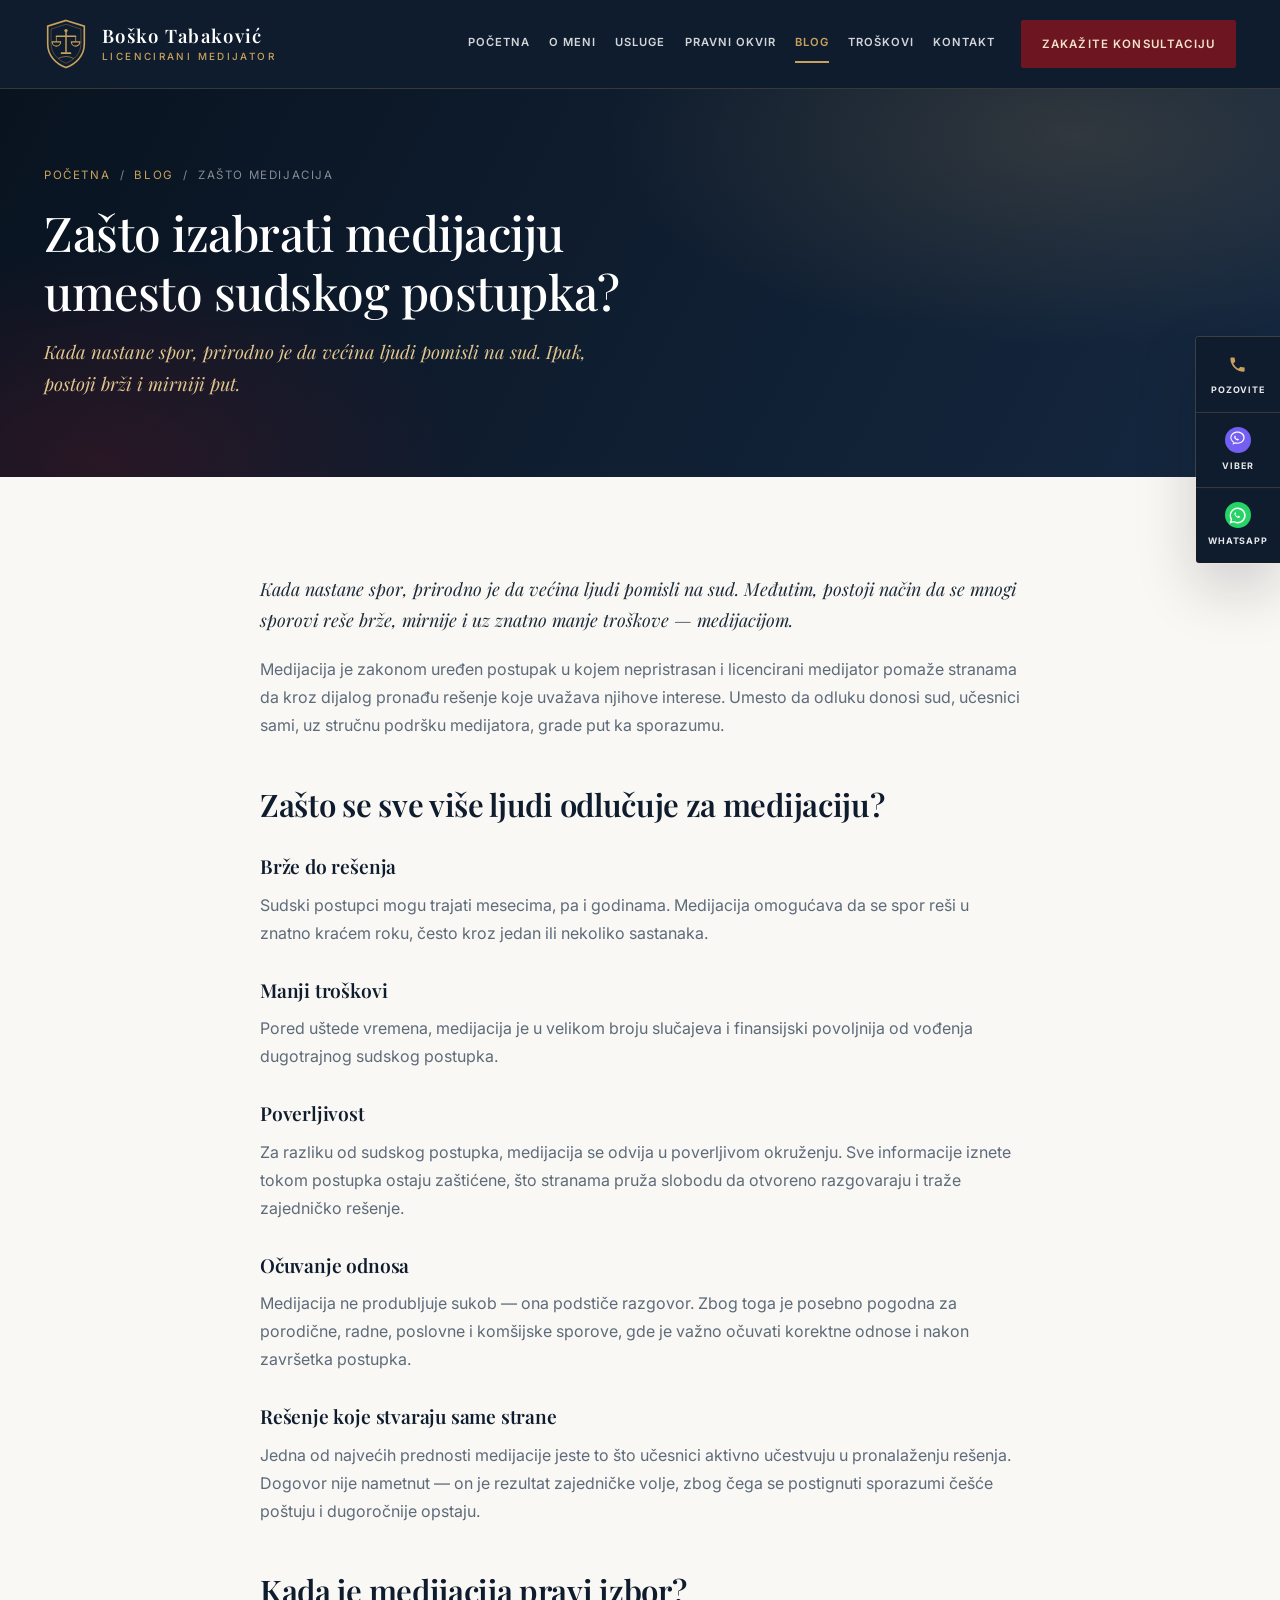
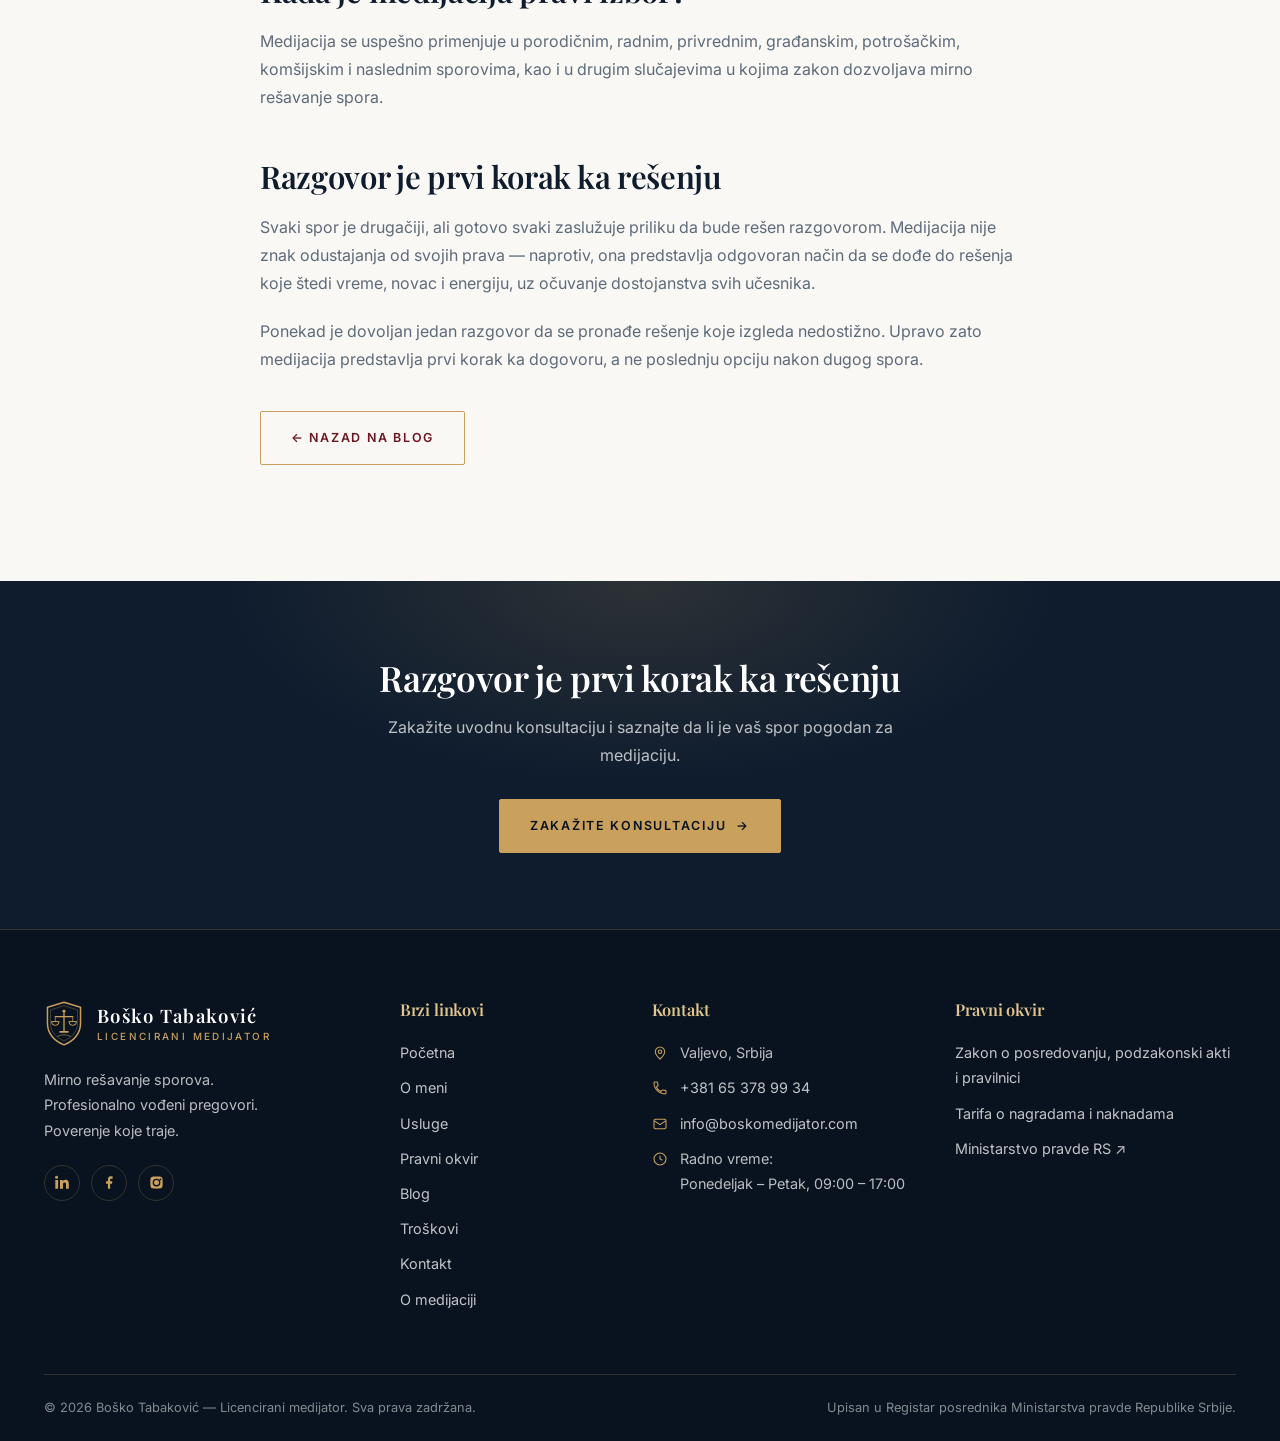
==== blog-zasto-medijacija.html @ 7b0c90b0 "fix phone number" ====
<!doctype html>
<html lang="sr">
  <head>
    <meta charset="UTF-8" />
    <meta name="viewport" content="width=device-width,initial-scale=1" />
    <title>Zašto izabrati medijaciju umesto sudskog postupka?</title>
    <meta
      name="description"
      content="Brže, jeftinije i poverljivije od suda: pet razloga zbog kojih se sve više ljudi odlučuje za medijaciju."
    />
    <meta
      property="og:title"
      content="Zašto izabrati medijaciju umesto sudskog postupka?"
    />
    <meta
      property="og:description"
      content="Brže, jeftinije i poverljivije od suda: pet razloga zbog kojih se sve više ljudi odlučuje za medijaciju."
    />
    <meta property="og:type" content="website" />
    <link rel="preconnect" href="https://fonts.googleapis.com" />
    <link rel="preconnect" href="https://fonts.gstatic.com" crossorigin />
    <link
      href="https://fonts.googleapis.com/css2?family=Playfair+Display:ital,wght@0,500;0,600;0,700;1,500;1,600&family=Inter:wght@400;500;600;700&display=swap"
      rel="stylesheet"
    />
    <link rel="stylesheet" href="style.css?v=4" />
  </head>
  <body>
    <a class="skip" href="#main">Preskoči na sadržaj</a>
    <header class="site-header">
      <div class="wrap">
        <a class="brand" href="index.html">
          <svg viewBox="0 0 44 54" aria-hidden="true">
            <path
              d="M22 2.5 41 8.5V27c0 12-8.5 20.5-19 24.5C11.5 47.5 3 39 3 27V8.5Z"
              fill="none"
              stroke="#c9a15c"
              stroke-width="1.7"
            />
            <path
              d="M22 6.5 37.5 11.5V27c0 9.5-7 16.5-15.5 20C13.5 43.5 6.5 36.5 6.5 27V11.5Z"
              fill="none"
              stroke="#c9a15c"
              stroke-width=".7"
              opacity=".5"
            />
            <circle cx="22" cy="13" r="1.7" fill="#c9a15c" />
            <line
              x1="22"
              y1="14.5"
              x2="22"
              y2="36"
              stroke="#c9a15c"
              stroke-width="1.5"
            />
            <line
              x1="12"
              y1="19"
              x2="32"
              y2="19"
              stroke="#c9a15c"
              stroke-width="1.5"
              stroke-linecap="round"
            />
            <line
              x1="12"
              y1="19"
              x2="12"
              y2="24.6"
              stroke="#c9a15c"
              stroke-width=".8"
            />
            <line
              x1="32"
              y1="19"
              x2="32"
              y2="24.6"
              stroke="#c9a15c"
              stroke-width=".8"
            />
            <path
              d="M7.6 24.8a4.4 4.4 0 0 0 8.8 0Z"
              fill="none"
              stroke="#c9a15c"
              stroke-width="1.1"
            />
            <path
              d="M27.6 24.8a4.4 4.4 0 0 0 8.8 0Z"
              fill="none"
              stroke="#c9a15c"
              stroke-width="1.1"
            />
            <rect
              x="16.5"
              y="35.5"
              width="11"
              height="2"
              rx="1"
              fill="#c9a15c"
            />
            <path
              d="M14 42q8-4 16 0"
              fill="none"
              stroke="#c9a15c"
              stroke-width=".9"
              opacity=".7"
            />
          </svg>
          <span class="brand-text">
            <span class="brand-name">Boško Tabaković</span>
            <span class="brand-role">Licencirani medijator</span>
          </span>
        </a>
        <button
          class="burger"
          id="burger"
          aria-label="Otvori meni"
          aria-expanded="false"
          aria-controls="nav"
        >
          <span></span><span></span><span></span>
        </button>
        <nav class="nav" id="nav">
          <a href="index.html">Početna</a><a href="o-meni.html">O meni</a
          ><a href="usluge.html">Usluge</a
          ><a href="pravni-okvir.html">Pravni okvir</a
          ><a href="blog.html" class="active">Blog</a
          ><a href="troskovi.html">Troškovi</a
          ><a href="kontakt.html">Kontakt</a>
        </nav>
        <a class="btn btn-burgundy header-cta" href="kontakt.html"
          >Zakažite konsultaciju</a
        >
      </div>
    </header>

    <div class="contact-rail">
      <a href="tel:+381653789934"
        ><span class="ic ic-phone"
          ><svg viewBox="0 0 24 24" width="19" height="19" fill="#c9a15c">
            <path
              d="M6.6 10.8a15.1 15.1 0 0 0 6.6 6.6l2.2-2.2a1 1 0 0 1 1-.2c1.1.4 2.3.6 3.6.6a1 1 0 0 1 1 1V20a1 1 0 0 1-1 1A17 17 0 0 1 3 4a1 1 0 0 1 1-1h3.5a1 1 0 0 1 1 1c0 1.2.2 2.4.6 3.6a1 1 0 0 1-.2 1Z"
            /></svg></span
        >Pozovite</a
      >
      <a href="viber://chat?number=%2B381653789934"
        ><span class="ic ic-viber"
          ><svg viewBox="0 0 24 24" width="19" height="19" fill="#fff">
            <path
              d="M12 2C7 2 3 5.4 3 9.6c0 2.3 1.2 4.3 3.1 5.7v3.4l2.9-1.7c1 .2 1.9.4 3 .4 5 0 9-3.4 9-7.8S17 2 12 2Zm0 1.6c4.1 0 7.4 2.7 7.4 6.2S16.1 16 12 16c-1 0-1.9-.1-2.8-.4l-.4-.1-1.6 1v-1.9l-.4-.3C5.2 13.2 4.3 11.5 4.3 9.8c0-3.5 3.5-6.2 7.7-6.2Z"
            />
            <path
              d="M8.6 7.1c.2-.1.5 0 .6.2l.7 1.2c.1.2.1.5-.1.7l-.4.4c.4.8 1 1.4 1.9 1.8l.4-.4c.2-.2.5-.2.7-.1l1.2.7c.2.1.3.4.2.6-.3.7-1 1.1-1.7 1-2-.3-3.9-2-4.4-4-.2-.7.2-1.5.9-2.1Z"
            /></svg></span
        >Viber</a
      >
      <a href="https://wa.me/381653789934"
        ><span class="ic ic-wa"
          ><svg viewBox="0 0 24 24" width="19" height="19" fill="#fff">
            <path
              d="M12 2a10 10 0 0 0-8.6 15L2 22l5.2-1.4A10 10 0 1 0 12 2Zm0 1.8a8.2 8.2 0 1 1-4.2 15.2l-.3-.2-3 .8.8-2.9-.2-.3A8.2 8.2 0 0 1 12 3.8Z"
            />
            <path
              d="M8.9 7.3c.2 0 .4 0 .5.4l.7 1.6c.1.2 0 .4-.1.5l-.5.6c-.1.1-.2.3 0 .5.5.9 1.5 1.8 2.5 2.2.2.1.4.1.5-.1l.5-.6c.1-.2.3-.2.5-.1l1.6.8c.2.1.3.3.2.5-.2.8-1 1.4-1.9 1.5-2.4-.2-4.8-2.5-5.3-4.9-.1-.9.4-1.8 1.2-2.2.1-.1.3-.1.6-.1Z"
            /></svg></span
        >WhatsApp</a
      >
    </div>

    <main id="main">
      <section class="page-hero">
        <div class="wrap">
          <div class="crumbs">
            <a href="index.html">Početna</a> &nbsp;/&nbsp;
            <a href="blog.html">Blog</a> &nbsp;/&nbsp; Zašto medijacija
          </div>
          <h1>Zašto izabrati medijaciju umesto sudskog postupka?</h1>
          <p class="sub">
            Kada nastane spor, prirodno je da većina ljudi pomisli na sud. Ipak,
            postoji brži i mirniji put.
          </p>
        </div>
      </section>

      <section class="section bg-cream">
        <div class="wrap">
          <div class="prose" style="max-width: 76ch; margin: 0 auto">
            <p class="strong-lead">
              Kada nastane spor, prirodno je da većina ljudi pomisli na sud.
              Međutim, postoji način da se mnogi sporovi reše brže, mirnije i uz
              znatno manje troškove — medijacijom.
            </p>
            <p>
              Medijacija je zakonom uređen postupak u kojem nepristrasan i
              licencirani medijator pomaže stranama da kroz dijalog pronađu
              rešenje koje uvažava njihove interese. Umesto da odluku donosi
              sud, učesnici sami, uz stručnu podršku medijatora, grade put ka
              sporazumu.
            </p>

            <h2>Zašto se sve više ljudi odlučuje za medijaciju?</h2>

            <h3>Brže do rešenja</h3>
            <p>
              Sudski postupci mogu trajati mesecima, pa i godinama. Medijacija
              omogućava da se spor reši u znatno kraćem roku, često kroz jedan
              ili nekoliko sastanaka.
            </p>

            <h3>Manji troškovi</h3>
            <p>
              Pored uštede vremena, medijacija je u velikom broju slučajeva i
              finansijski povoljnija od vođenja dugotrajnog sudskog postupka.
            </p>

            <h3>Poverljivost</h3>
            <p>
              Za razliku od sudskog postupka, medijacija se odvija u poverljivom
              okruženju. Sve informacije iznete tokom postupka ostaju zaštićene,
              što stranama pruža slobodu da otvoreno razgovaraju i traže
              zajedničko rešenje.
            </p>

            <h3>Očuvanje odnosa</h3>
            <p>
              Medijacija ne produbljuje sukob — ona podstiče razgovor. Zbog toga
              je posebno pogodna za porodične, radne, poslovne i komšijske
              sporove, gde je važno očuvati korektne odnose i nakon završetka
              postupka.
            </p>

            <h3>Rešenje koje stvaraju same strane</h3>
            <p>
              Jedna od najvećih prednosti medijacije jeste to što učesnici
              aktivno učestvuju u pronalaženju rešenja. Dogovor nije nametnut —
              on je rezultat zajedničke volje, zbog čega se postignuti sporazumi
              češće poštuju i dugoročnije opstaju.
            </p>

            <h2>Kada je medijacija pravi izbor?</h2>
            <p>
              Medijacija se uspešno primenjuje u porodičnim, radnim, privrednim,
              građanskim, potrošačkim, komšijskim i naslednim sporovima, kao i u
              drugim slučajevima u kojima zakon dozvoljava mirno rešavanje
              spora.
            </p>

            <h2>Razgovor je prvi korak ka rešenju</h2>
            <p>
              Svaki spor je drugačiji, ali gotovo svaki zaslužuje priliku da
              bude rešen razgovorom. Medijacija nije znak odustajanja od svojih
              prava — naprotiv, ona predstavlja odgovoran način da se dođe do
              rešenja koje štedi vreme, novac i energiju, uz očuvanje
              dostojanstva svih učesnika.
            </p>
            <p>
              Ponekad je dovoljan jedan razgovor da se pronađe rešenje koje
              izgleda nedostižno. Upravo zato medijacija predstavlja prvi korak
              ka dogovoru, a ne poslednju opciju nakon dugog spora.
            </p>

            <p style="margin-top: 38px">
              <a class="btn btn-outline-dark" href="blog.html"
                >&larr; Nazad na blog</a
              >
            </p>
          </div>
        </div>
      </section>
      <section class="cta-band">
        <div class="wrap">
          <h2>Razgovor je prvi korak ka rešenju</h2>
          <p>
            Zakažite uvodnu konsultaciju i saznajte da li je vaš spor pogodan za
            medijaciju.
          </p>
          <a class="btn btn-gold" href="kontakt.html"
            >Zakažite konsultaciju <span class="arr">&rarr;</span></a
          >
        </div>
      </section>
    </main>

    <footer class="site-footer">
      <div class="wrap">
        <div class="foot-grid">
          <div>
            <div class="foot-brand">
              <svg viewBox="0 0 44 54" aria-hidden="true">
                <path
                  d="M22 2.5 41 8.5V27c0 12-8.5 20.5-19 24.5C11.5 47.5 3 39 3 27V8.5Z"
                  fill="none"
                  stroke="#c9a15c"
                  stroke-width="1.7"
                />
                <path
                  d="M22 6.5 37.5 11.5V27c0 9.5-7 16.5-15.5 20C13.5 43.5 6.5 36.5 6.5 27V11.5Z"
                  fill="none"
                  stroke="#c9a15c"
                  stroke-width=".7"
                  opacity=".5"
                />
                <circle cx="22" cy="13" r="1.7" fill="#c9a15c" />
                <line
                  x1="22"
                  y1="14.5"
                  x2="22"
                  y2="36"
                  stroke="#c9a15c"
                  stroke-width="1.5"
                />
                <line
                  x1="12"
                  y1="19"
                  x2="32"
                  y2="19"
                  stroke="#c9a15c"
                  stroke-width="1.5"
                  stroke-linecap="round"
                />
                <line
                  x1="12"
                  y1="19"
                  x2="12"
                  y2="24.6"
                  stroke="#c9a15c"
                  stroke-width=".8"
                />
                <line
                  x1="32"
                  y1="19"
                  x2="32"
                  y2="24.6"
                  stroke="#c9a15c"
                  stroke-width=".8"
                />
                <path
                  d="M7.6 24.8a4.4 4.4 0 0 0 8.8 0Z"
                  fill="none"
                  stroke="#c9a15c"
                  stroke-width="1.1"
                />
                <path
                  d="M27.6 24.8a4.4 4.4 0 0 0 8.8 0Z"
                  fill="none"
                  stroke="#c9a15c"
                  stroke-width="1.1"
                />
                <rect
                  x="16.5"
                  y="35.5"
                  width="11"
                  height="2"
                  rx="1"
                  fill="#c9a15c"
                />
                <path
                  d="M14 42q8-4 16 0"
                  fill="none"
                  stroke="#c9a15c"
                  stroke-width=".9"
                  opacity=".7"
                />
              </svg>
              <span class="brand-text">
                <span class="brand-name">Boško Tabaković</span>
                <span class="brand-role">Licencirani medijator</span>
              </span>
            </div>
            <p>
              Mirno rešavanje sporova.<br />Profesionalno vođeni pregovori.<br />Poverenje
              koje traje.
            </p>
            <div class="socials">
              <a href="#" aria-label="LinkedIn"
                ><svg viewBox="0 0 24 24">
                  <path
                    d="M4.98 3.5a2.49 2.49 0 1 1-4.98 0 2.49 2.49 0 0 1 4.98 0ZM.5 8H5v14H.5Zm7.5 0h4.3v1.9h.1c.6-1.1 2.1-2.3 4.3-2.3 4.6 0 5.4 3 5.4 6.9V22h-4.5v-6.6c0-1.6 0-3.6-2.2-3.6s-2.6 1.7-2.6 3.5V22H8Z"
                  /></svg
              ></a>
              <a href="#" aria-label="Facebook"
                ><svg viewBox="0 0 24 24">
                  <path
                    d="M13 22v-8h3l.5-4H13V7.5c0-1 .3-1.5 1.6-1.5H17V2.2c-.6-.1-1.7-.2-2.9-.2C11.4 2 9.5 3.7 9.5 6.9V10h-3v4h3v8Z"
                  /></svg
              ></a>
              <a href="#" aria-label="Instagram"
                ><svg viewBox="0 0 24 24">
                  <path
                    d="M12 2.2c3.2 0 3.6 0 4.8.1 3.3.1 4.8 1.7 4.9 4.9.1 1.3.1 1.6.1 4.8s0 3.6-.1 4.8c-.1 3.2-1.7 4.8-4.9 4.9-1.3.1-1.6.1-4.8.1s-3.6 0-4.8-.1c-3.3-.1-4.8-1.7-4.9-4.9-.1-1.2-.1-1.6-.1-4.8s0-3.6.1-4.8C2.4 4 4 2.4 7.2 2.3 8.4 2.2 8.8 2.2 12 2.2Zm0 3.6a6.2 6.2 0 1 0 0 12.4 6.2 6.2 0 0 0 0-12.4Zm0 10.2a4 4 0 1 1 0-8 4 4 0 0 1 0 8Zm6.4-10.4a1.44 1.44 0 1 0 0 2.9 1.44 1.44 0 0 0 0-2.9Z"
                  /></svg
              ></a>
            </div>
          </div>
          <div>
            <h4>Brzi linkovi</h4>
            <ul>
              <li><a href="index.html">Početna</a></li>
              <li><a href="o-meni.html">O meni</a></li>
              <li><a href="usluge.html">Usluge</a></li>
              <li><a href="pravni-okvir.html">Pravni okvir</a></li>
              <li><a href="blog.html">Blog</a></li>
              <li><a href="troskovi.html">Troškovi</a></li>
              <li><a href="kontakt.html">Kontakt</a></li>
              <li><a href="o-medijaciji.html">O medijaciji</a></li>
            </ul>
          </div>
          <div>
            <h4>Kontakt</h4>
            <ul class="foot-contact">
              <li>
                <svg viewBox="0 0 24 24">
                  <path d="M12 21s7-6.3 7-11a7 7 0 1 0-14 0c0 4.7 7 11 7 11Z" />
                  <circle cx="12" cy="10" r="2.6" /></svg
                ><span>Valjevo, Srbija</span>
              </li>
              <li>
                <svg viewBox="0 0 24 24">
                  <path
                    d="M6.6 10.8a15.1 15.1 0 0 0 6.6 6.6l2.2-2.2a1 1 0 0 1 1-.2c1.1.4 2.3.6 3.6.6a1 1 0 0 1 1 1V20a1 1 0 0 1-1 1A17 17 0 0 1 3 4a1 1 0 0 1 1-1h3.5a1 1 0 0 1 1 1c0 1.2.2 2.4.6 3.6a1 1 0 0 1-.2 1Z"
                  /></svg
                ><a href="tel:+381653789934">+381 65 378 99 34</a>
              </li>
              <li>
                <svg viewBox="0 0 24 24">
                  <rect x="3" y="5" width="18" height="14" rx="2" />
                  <path d="m3 7 9 6 9-6" /></svg
                ><a href="mailto:info@boskomedijator.com"
                  >info@boskomedijator.com</a
                >
              </li>
              <li>
                <svg viewBox="0 0 24 24">
                  <circle cx="12" cy="12" r="9" />
                  <path d="M12 7v5l3.5 2" /></svg
                ><span
                  >Radno vreme:<br />Ponedeljak – Petak, 09:00 – 17:00</span
                >
              </li>
            </ul>
          </div>
          <div>
            <h4>Pravni okvir</h4>
            <ul>
              <li>
                <a href="pravni-okvir.html"
                  >Zakon o posredovanju, podzakonski akti i pravilnici</a
                >
              </li>
              <li>
                <a href="troskovi.html">Tarifa o nagradama i naknadama</a>
              </li>
              <li>
                <a href="https://mpravde.gov.rs" target="_blank" rel="noopener"
                  >Ministarstvo pravde RS &#8599;</a
                >
              </li>
            </ul>
          </div>
        </div>
        <div class="foot-legal">
          <span
            >&copy; <span id="god">2026</span> Boško Tabaković — Licencirani
            medijator. Sva prava zadržana.</span
          >
          <span
            >Upisan u Registar posrednika Ministarstva pravde Republike
            Srbije.</span
          >
        </div>
      </div>
    </footer>
    <script src="main.js?v=4"></script>
  </body>
</html>
---- style.css ----
/* ============================================================
   BOŠKO TABAKOVIĆ — LICENCIRANI MEDIJATOR
   Dizajn sistem: tamnoplava (navy) + zlato + bordo + krem
   ============================================================ */

:root{
  --navy-900:#091320;
  --navy-800:#0e1c2e;
  --navy-700:#152840;
  --navy-600:#1e3552;
  --navy-line:rgba(201,161,92,.22);

  --gold:#c9a15c;
  --gold-light:#e2c68d;
  --gold-deep:#a07c3c;

  --burgundy:#6d1622;
  --burgundy-light:#8a2130;

  --cream:#faf8f4;
  --cream-2:#f2eee6;
  --cream-line:#e6dfd2;

  --ink:#1c2a38;
  --ink-soft:#5d6b7a;
  --white:#fff;

  /* ŠIRINA SADRŽAJA — jedino mesto gde se menja.
     1520px = široko, prati dizajn.  Za sadržaj od ivice do ivice stavite: none
     Za uži, klasičniji sajt stavite: 1200px */
  --wrap-max:1520px;
  --wrap-pad:44px;

  --serif:'Playfair Display',Georgia,'Times New Roman',serif;
  --sans:'Inter',system-ui,-apple-system,'Segoe UI',sans-serif;

  --shadow-sm:0 2px 10px rgba(9,19,32,.06);
  --shadow:0 12px 40px rgba(9,19,32,.10);
  --shadow-lg:0 24px 60px rgba(9,19,32,.18);
}

*{margin:0;padding:0;box-sizing:border-box}
html{scroll-behavior:smooth;-webkit-text-size-adjust:100%}
body{
  font-family:var(--sans);
  color:var(--ink);
  background:var(--cream);
  line-height:1.75;
  font-size:16px;
  overflow-x:hidden;
}
img{max-width:100%;display:block}
a{color:inherit}

h1,h2,h3,h4,.serif{font-family:var(--serif);font-weight:600;line-height:1.22;letter-spacing:-.01em}

.wrap{max-width:var(--wrap-max);margin:0 auto;padding:0 var(--wrap-pad)}
.wrap-narrow{max-width:860px;margin:0 auto;padding:0 var(--wrap-pad)}

/* ---------- TIPOGRAFSKE UTILITY KLASE ---------- */
.eyebrow{
  font-size:.74rem;font-weight:600;letter-spacing:.26em;text-transform:uppercase;
  color:var(--gold-deep);margin-bottom:14px;
}
.on-dark .eyebrow,.eyebrow.on-dark{color:var(--gold)}
.title-lg{font-size:clamp(2rem,4.2vw,3.1rem)}
.title-md{font-size:clamp(1.6rem,3vw,2.3rem)}
.title-sm{font-size:clamp(1.25rem,2.2vw,1.55rem)}
.lead{font-size:1.08rem;color:var(--ink-soft);max-width:66ch}
.center{text-align:center}
.center .lead{margin-left:auto;margin-right:auto}

.rule{width:64px;height:2px;background:var(--gold);margin:22px 0}
.rule.c{margin-left:auto;margin-right:auto}
.rule-diamond{display:flex;align-items:center;justify-content:center;gap:12px;margin:20px 0}
.rule-diamond::before,.rule-diamond::after{content:"";height:1px;width:56px;background:var(--gold);opacity:.6}
.rule-diamond span{width:7px;height:7px;background:var(--gold);transform:rotate(45deg)}

/* ---------- DUGMAD ---------- */
.btn{
  display:inline-flex;align-items:center;gap:10px;
  font-family:var(--sans);font-size:.78rem;font-weight:600;letter-spacing:.14em;text-transform:uppercase;
  padding:15px 30px;border:1px solid transparent;border-radius:2px;
  text-decoration:none;cursor:pointer;
  transition:background .2s,color .2s,border-color .2s,transform .2s;
}
.btn:hover{transform:translateY(-2px)}
.btn-gold,.prose .btn-gold{background:var(--gold);color:var(--navy-900);border-color:var(--gold)}
.btn-gold:hover{background:var(--gold-light);border-color:var(--gold-light)}
.btn-burgundy,.prose .btn-burgundy{background:var(--burgundy);color:#f3e2c8;border-color:var(--burgundy)}
.btn-burgundy:hover{background:var(--burgundy-light);border-color:var(--burgundy-light)}
.btn-outline-light{background:transparent;color:var(--white);border-color:rgba(255,255,255,.4)}
.btn-outline-light:hover{border-color:var(--gold);color:var(--gold-light)}
.btn-outline-dark,.prose .btn-outline-dark{background:transparent;color:var(--burgundy);border-color:var(--gold)}
.btn-outline-dark:hover{background:var(--gold);color:var(--navy-900)}
.btn .arr{transition:transform .2s}
.btn:hover .arr{transform:translateX(4px)}

/* ---------- HEADER ---------- */
.site-header{
  position:sticky;top:0;z-index:200;
  background:var(--navy-800);
  border-bottom:1px solid var(--navy-line);
}
.site-header .wrap{display:flex;align-items:center;gap:26px;height:88px}
.brand{display:flex;align-items:center;gap:14px;text-decoration:none;flex-shrink:0}
.brand svg{width:44px;height:52px;flex-shrink:0}
.brand-text{display:flex;flex-direction:column;line-height:1.1}
.brand-name{font-family:var(--serif);font-size:1.16rem;font-weight:600;color:var(--white);letter-spacing:.07em;white-space:nowrap}
.brand-role{font-size:.62rem;font-weight:500;letter-spacing:.24em;text-transform:uppercase;color:var(--gold);margin-top:5px}

.nav{display:flex;gap:26px;align-items:center;margin-left:auto}
.nav a{
  font-size:.74rem;font-weight:600;letter-spacing:.13em;text-transform:uppercase;
  color:rgba(255,255,255,.82);text-decoration:none;padding:8px 0;
  border-bottom:2px solid transparent;white-space:nowrap;transition:color .2s,border-color .2s;
}
.nav a:hover{color:var(--gold-light)}
.nav a.active{color:var(--gold);border-bottom-color:var(--gold)}
.header-cta{flex-shrink:0}
.burger{
  display:none;margin-left:auto;background:none;border:1px solid var(--navy-line);
  border-radius:2px;padding:10px 14px;cursor:pointer;color:var(--gold);
}
.burger span{display:block;width:20px;height:2px;background:var(--gold);margin:4px 0;transition:transform .25s,opacity .25s}
.burger[aria-expanded="true"] span:nth-child(1){transform:translateY(6px) rotate(45deg)}
.burger[aria-expanded="true"] span:nth-child(2){opacity:0}
.burger[aria-expanded="true"] span:nth-child(3){transform:translateY(-6px) rotate(-45deg)}

/* ---------- PLUTAJUĆA KONTAKT TRAKA ---------- */
.contact-rail{
  position:fixed;right:0;top:50%;transform:translateY(-50%);z-index:190;
  display:flex;flex-direction:column;
  border:1px solid var(--navy-line);border-right:none;border-radius:4px 0 0 4px;overflow:hidden;
  box-shadow:var(--shadow-lg);
}
.contact-rail a{
  display:flex;flex-direction:column;align-items:center;gap:5px;
  padding:14px 12px;text-decoration:none;
  font-size:.56rem;font-weight:700;letter-spacing:.1em;text-transform:uppercase;
  background:var(--navy-800);color:rgba(255,255,255,.9);
  border-bottom:1px solid var(--navy-line);transition:background .2s;
}
.contact-rail a:last-child{border-bottom:none}
.contact-rail a:hover{background:var(--navy-700)}
.contact-rail svg{width:19px;height:19px}
.contact-rail .ic{width:26px;height:26px;border-radius:50%;display:flex;align-items:center;justify-content:center}
.ic-phone{background:transparent}
.ic-viber{background:#7360f2}
.ic-wa{background:#25d366}

/* ---------- HERO ---------- */
.hero{position:relative;background:var(--navy-800);overflow:hidden;isolation:isolate}
.hero-media{position:absolute;inset:0;z-index:-2}
.hero-media img{width:100%;height:100%;object-fit:cover;object-position:center right}
.hero-fallback{
  position:absolute;inset:0;z-index:-2;
  background:
    radial-gradient(1000px 460px at 78% 32%,rgba(201,161,92,.20),transparent 62%),
    radial-gradient(700px 420px at 96% 82%,rgba(109,22,34,.34),transparent 65%),
    linear-gradient(122deg,var(--navy-900) 0%,var(--navy-800) 46%,var(--navy-700) 100%);
}
.hero-fallback::after{
  content:"";position:absolute;inset:0;
  background-image:linear-gradient(rgba(201,161,92,.05) 1px,transparent 1px);
  background-size:100% 42px;opacity:.5;
}
.hero-veil{
  position:absolute;inset:0;z-index:-1;
  background:linear-gradient(96deg,rgba(9,19,32,.96) 0%,rgba(9,19,32,.9) 34%,rgba(9,19,32,.5) 66%,rgba(9,19,32,.28) 100%);
}
.hero .wrap{position:relative;padding-top:104px;padding-bottom:104px;min-height:560px;display:flex;flex-direction:column;justify-content:center}
.hero-inner{max-width:620px}
.hero h1{font-size:clamp(2.3rem,5.2vw,4rem);color:var(--white);font-weight:500;line-height:1.14}
.hero h1 .gold{display:block;color:var(--gold);font-style:italic;font-weight:500}
.hero p{color:rgba(255,255,255,.82);font-size:1.05rem;max-width:52ch;margin-bottom:38px}
.hero-btns{display:flex;gap:16px;flex-wrap:wrap}
.hero-scroll{
  position:absolute;bottom:26px;left:50%;transform:translateX(-50%);
  display:flex;flex-direction:column;align-items:center;gap:9px;
  font-size:.6rem;letter-spacing:.2em;text-transform:uppercase;color:rgba(255,255,255,.55);
  text-decoration:none;
}
.hero-mouse{width:19px;height:31px;border:1.5px solid rgba(255,255,255,.5);border-radius:11px;position:relative}
.hero-mouse::after{
  content:"";position:absolute;left:50%;top:7px;width:2.5px;height:6px;border-radius:2px;
  background:var(--gold);transform:translateX(-50%);animation:scrolldot 1.9s ease-in-out infinite;
}
@keyframes scrolldot{0%,100%{opacity:0;transform:translate(-50%,0)}45%{opacity:1;transform:translate(-50%,8px)}}

/* Podnaslovni hero na unutrašnjim stranicama */
.page-hero{position:relative;background:var(--navy-800);isolation:isolate;overflow:hidden}
.page-hero::before{
  content:"";position:absolute;inset:0;z-index:-1;
  background:
    radial-gradient(760px 340px at 84% 12%,rgba(201,161,92,.17),transparent 62%),
    radial-gradient(560px 320px at 8% 96%,rgba(109,22,34,.3),transparent 66%),
    linear-gradient(118deg,var(--navy-900),var(--navy-700));
}
.page-hero .wrap{padding-top:76px;padding-bottom:76px}
.page-hero h1{color:var(--white);font-weight:500;font-size:clamp(1.9rem,4vw,3rem);max-width:20ch}
.page-hero .sub{color:var(--gold-light);font-family:var(--serif);font-style:italic;font-size:1.15rem;margin-top:16px;max-width:56ch}
.crumbs{font-size:.72rem;letter-spacing:.14em;text-transform:uppercase;color:rgba(255,255,255,.5);margin-bottom:18px}
.crumbs a{color:var(--gold);text-decoration:none}
.crumbs a:hover{text-decoration:underline}

/* ---------- SEKCIJE ---------- */
.section{padding:96px 0}
.section-sm{padding:64px 0}
.bg-cream{background:var(--cream)}
.bg-cream2{background:var(--cream-2)}
.bg-white{background:var(--white)}
.bg-navy{background:var(--navy-800);color:rgba(255,255,255,.86)}
.bg-navy h1,.bg-navy h2,.bg-navy h3,.bg-navy h4{color:var(--white)}
.bg-navy .lead{color:rgba(255,255,255,.72)}

/* ---------- KARTICE USLUGA ---------- */
.svc-grid{display:grid;grid-template-columns:repeat(3,1fr);gap:0;border:1px solid var(--cream-line);background:var(--white)}
.svc{
  padding:42px 30px;text-align:center;text-decoration:none;color:inherit;
  border-right:1px solid var(--cream-line);border-bottom:1px solid var(--cream-line);
  display:flex;flex-direction:column;align-items:center;
  transition:background .25s,transform .25s;
}
.svc:nth-child(3n){border-right:none}
.svc:nth-last-child(-n+3){border-bottom:none}
.svc:hover{background:var(--cream)}
.svc svg{width:46px;height:46px;stroke:var(--navy-700);fill:none;stroke-width:1.4;stroke-linecap:round;stroke-linejoin:round;margin-bottom:20px;transition:stroke .25s}
.svc:hover svg{stroke:var(--gold-deep)}
.svc h3{
  font-family:var(--serif);font-size:1.05rem;letter-spacing:.06em;text-transform:uppercase;
  color:var(--navy-800);margin-bottom:14px;
}
.svc p{font-size:.9rem;color:var(--ink-soft);margin-bottom:20px;flex-grow:1}
.svc .more{
  font-size:.68rem;font-weight:700;letter-spacing:.16em;text-transform:uppercase;color:var(--burgundy);
  display:inline-flex;align-items:center;gap:8px;
}
.svc:hover .more{color:var(--burgundy-light)}

/* ---------- ZAŠTO + POSTUPAK (tamna sekcija) ---------- */
.split{display:grid;grid-template-columns:1fr 1.25fr;gap:0}
.split-l{padding:76px 56px 76px 0;border-right:1px solid var(--navy-line)}
.split-r{padding:76px 0 76px 56px}
.checklist{list-style:none;margin-top:26px}
.checklist li{position:relative;padding:9px 0 9px 38px;color:rgba(255,255,255,.86);font-size:.96rem}
.checklist li::before{
  content:"";position:absolute;left:0;top:14px;width:21px;height:21px;border-radius:50%;
  border:1px solid var(--gold);
  background:url("data:image/svg+xml;charset=utf-8,%3Csvg xmlns='http://www.w3.org/2000/svg' viewBox='0 0 24 24' fill='none' stroke='%23c9a15c' stroke-width='3' stroke-linecap='round' stroke-linejoin='round'%3E%3Cpolyline points='20 6 9 17 4 12'/%3E%3C/svg%3E") center/11px no-repeat;
}
.steps{display:grid;grid-template-columns:repeat(4,minmax(0,1fr));gap:16px;margin-top:38px;position:relative}
.steps::before{content:"";position:absolute;top:31px;left:12%;right:12%;height:1px;background:var(--navy-line)}
.step{text-align:center;position:relative}
.step-num{font-size:.62rem;letter-spacing:.2em;color:var(--gold);margin-bottom:9px}
.step-circle{
  width:62px;height:62px;border-radius:50%;background:var(--burgundy);border:1px solid var(--gold);
  display:flex;align-items:center;justify-content:center;margin:0 auto 16px;position:relative;z-index:1;
}
.step-circle svg{width:25px;height:25px;stroke:var(--gold-light);fill:none;stroke-width:1.6;stroke-linecap:round;stroke-linejoin:round}
.step h4{font-size:.78rem;font-weight:700;letter-spacing:.13em;text-transform:uppercase;color:var(--white);font-family:var(--sans);margin-bottom:10px}
.step p{font-size:.84rem;color:rgba(255,255,255,.68);line-height:1.6}

/* ---------- O MENI (preview) ---------- */
.about{display:grid;grid-template-columns:1fr 1.1fr;gap:60px;align-items:center;position:relative}
.about-photo{position:relative;aspect-ratio:4/3.2;overflow:hidden;background:var(--navy-700)}
.about-photo img{width:100%;height:100%;object-fit:cover}
.photo-ph{
  position:absolute;inset:0;display:flex;flex-direction:column;align-items:center;justify-content:center;gap:10px;
  background:linear-gradient(150deg,var(--navy-700),var(--navy-900));color:rgba(255,255,255,.42);
  font-size:.78rem;letter-spacing:.12em;text-transform:uppercase;text-align:center;padding:24px;
}
.photo-ph svg{width:46px;height:46px;stroke:var(--gold);fill:none;stroke-width:1.2;opacity:.7}
.monogram{
  position:absolute;right:-10px;top:50%;transform:translateY(-50%);
  width:230px;opacity:.06;pointer-events:none;z-index:0;
}
.about > *{position:relative;z-index:1}

/* ---------- CITAT TRAKA ---------- */
.quote-band{background:var(--burgundy);color:#f6e8d2;text-align:center;padding:52px 26px}
.quote-band p{
  font-family:var(--serif);font-style:italic;font-size:clamp(1.15rem,2.4vw,1.65rem);
  display:inline-flex;align-items:center;gap:18px;flex-wrap:wrap;justify-content:center;
}
.quote-band .qm{font-size:2.1rem;color:var(--gold);line-height:1;font-style:normal}

/* ---------- SADRŽAJ (proza) ---------- */
.prose{max-width:78ch}
.section .wrap > .prose{margin-left:auto;margin-right:auto}
.prose p{margin-bottom:20px;color:var(--ink-soft)}
.prose p.strong-lead{color:var(--ink);font-size:1.12rem;font-family:var(--serif);font-style:italic}
.prose h2{font-size:clamp(1.4rem,2.6vw,1.95rem);color:var(--navy-800);margin:46px 0 18px}
.prose h3{font-size:1.2rem;color:var(--navy-800);margin:32px 0 12px}
.prose ul{list-style:none;margin:0 0 24px}
.prose ul li{position:relative;padding:7px 0 7px 26px;color:var(--ink-soft)}
.prose ul li::before{content:"";position:absolute;left:2px;top:18px;width:6px;height:6px;background:var(--gold);transform:rotate(45deg)}
.prose strong{color:var(--ink);font-weight:600}
.prose a:not(.btn){color:var(--burgundy);font-weight:500}

.tick-list{list-style:none;display:grid;grid-template-columns:repeat(2,1fr);gap:2px 30px;margin:8px 0 26px}
.tick-list li{position:relative;padding:9px 0 9px 32px;color:var(--ink)}
.tick-list li::before{
  content:"✓";position:absolute;left:0;top:9px;width:20px;height:20px;border-radius:50%;
  background:var(--burgundy);color:var(--gold-light);font-size:.7rem;
  display:flex;align-items:center;justify-content:center;
}

/* ---------- STUDIJA SLUČAJA ---------- */
.case{background:var(--navy-800);color:rgba(255,255,255,.82);padding:52px 46px;position:relative;overflow:hidden}
.case::before{
  content:"";position:absolute;top:0;left:0;width:4px;height:100%;
  background:linear-gradient(var(--gold),var(--burgundy));
}
.case h3{color:var(--white);font-size:1.5rem;margin-bottom:8px}
.case .case-tag{font-size:.68rem;letter-spacing:.24em;text-transform:uppercase;color:var(--gold);margin-bottom:10px}
.case-grid{display:grid;grid-template-columns:repeat(3,1fr);gap:30px;margin-top:32px}
.case-block h4{
  font-family:var(--sans);font-size:.72rem;font-weight:700;letter-spacing:.16em;text-transform:uppercase;
  color:var(--gold);margin-bottom:12px;padding-bottom:10px;border-bottom:1px solid var(--navy-line);
}
.case-block p{font-size:.92rem;color:rgba(255,255,255,.76)}
.case-note{margin-top:30px;padding-top:20px;border-top:1px solid var(--navy-line);font-size:.8rem;color:rgba(255,255,255,.5);font-style:italic}

/* ---------- FAQ ---------- */
.faq{max-width:820px}
.faq details{background:var(--white);border:1px solid var(--cream-line);border-left:3px solid var(--gold);margin-bottom:12px}
.faq summary{
  cursor:pointer;padding:20px 26px;font-weight:600;color:var(--navy-800);list-style:none;
  display:flex;justify-content:space-between;align-items:center;gap:18px;font-size:1rem;
}
.faq summary::-webkit-details-marker{display:none}
.faq summary::after{content:"+";font-family:var(--serif);font-size:1.5rem;color:var(--gold-deep);transition:transform .25s;flex-shrink:0;line-height:1}
.faq details[open] summary::after{transform:rotate(45deg)}
.faq details p{padding:0 26px 22px;color:var(--ink-soft);font-size:.95rem}

/* ---------- TABELE ---------- */
.table-wrap{overflow-x:auto;box-shadow:var(--shadow-sm)}
table.tbl{width:100%;border-collapse:collapse;background:var(--white);min-width:520px}
table.tbl th,table.tbl td{padding:15px 20px;text-align:left;border-bottom:1px solid var(--cream-line);font-size:.94rem}
table.tbl thead th{background:var(--navy-800);color:var(--gold-light);font-family:var(--serif);font-weight:600;font-size:1rem}
table.tbl tbody tr:last-child td{border-bottom:none}
table.tbl tbody tr:nth-child(even){background:var(--cream)}
table.tbl td.num{text-align:right;font-variant-numeric:tabular-nums;white-space:nowrap}
table.tbl td.hi{font-weight:600;color:var(--burgundy)}

/* ---------- KALKULATOR ---------- */
.calc{
  background:var(--navy-800);color:var(--white);
  display:grid;grid-template-columns:1.05fr .95fr;gap:0;
  box-shadow:var(--shadow-lg);overflow:hidden;
}
.calc-form{padding:46px 44px}
.calc-out{padding:46px 44px;background:var(--navy-900);border-left:1px solid var(--navy-line);display:flex;flex-direction:column}
.calc h3{color:var(--white);font-size:1.45rem;margin-bottom:6px}
.calc .hint{font-size:.86rem;color:rgba(255,255,255,.6);margin-bottom:28px}
.field{margin-bottom:22px}
.field label{display:block;font-size:.7rem;font-weight:700;letter-spacing:.15em;text-transform:uppercase;color:var(--gold);margin-bottom:9px}
.field input,.field select{
  width:100%;padding:13px 15px;background:var(--navy-700);color:var(--white);
  border:1px solid var(--navy-line);border-radius:2px;font-family:var(--sans);font-size:1rem;
}
.field input:focus,.field select:focus{outline:2px solid var(--gold);outline-offset:1px}
.field select option{background:var(--navy-800);color:var(--white)}
.seg{display:flex;gap:0;border:1px solid var(--navy-line);border-radius:2px;overflow:hidden}
.seg button{
  flex:1;padding:13px 10px;background:transparent;border:none;cursor:pointer;
  font-family:var(--sans);font-size:.78rem;font-weight:600;letter-spacing:.08em;text-transform:uppercase;
  color:rgba(255,255,255,.7);transition:background .2s,color .2s;
}
.seg button[aria-pressed="true"]{background:var(--gold);color:var(--navy-900)}
.stepper{display:flex;align-items:center;gap:0;border:1px solid var(--navy-line);border-radius:2px;width:fit-content}
.stepper button{
  width:46px;height:48px;background:transparent;border:none;color:var(--gold);
  font-size:1.3rem;cursor:pointer;line-height:1;transition:background .2s;
}
.stepper button:hover{background:var(--navy-700)}
.stepper input{
  width:64px;height:48px;text-align:center;background:var(--navy-700);color:var(--white);
  border:none;border-left:1px solid var(--navy-line);border-right:1px solid var(--navy-line);
  font-size:1.05rem;font-family:var(--sans);font-variant-numeric:tabular-nums;
}
.calc-total{margin-top:auto}
.calc-row{display:flex;justify-content:space-between;align-items:baseline;gap:14px;padding:13px 0;border-bottom:1px solid var(--navy-line);font-size:.92rem;color:rgba(255,255,255,.72)}
.calc-row .v{font-variant-numeric:tabular-nums;color:var(--white);font-weight:600;white-space:nowrap}
.calc-big{padding:26px 0 6px}
.calc-big .lbl{font-size:.7rem;letter-spacing:.18em;text-transform:uppercase;color:var(--gold);margin-bottom:8px}
.calc-big .amt{font-family:var(--serif);font-size:clamp(1.9rem,4.2vw,2.7rem);color:var(--gold-light);font-variant-numeric:tabular-nums;line-height:1.1}
.calc-split{background:rgba(201,161,92,.09);border:1px solid var(--navy-line);padding:16px 18px;margin-top:20px;font-size:.88rem;color:rgba(255,255,255,.8)}
.calc-split b{color:var(--gold-light);font-variant-numeric:tabular-nums}
.calc-note{font-size:.76rem;color:rgba(255,255,255,.5);margin-top:18px;line-height:1.6}

/* ---------- KONTAKT ---------- */
.contact-grid{display:grid;grid-template-columns:1fr 1.1fr;gap:36px}
.info-card{background:var(--white);border:1px solid var(--cream-line);border-top:3px solid var(--gold);padding:38px 34px}
.info-card h3{font-size:1.3rem;color:var(--navy-800);margin-bottom:24px}
.info-row{display:flex;gap:16px;align-items:flex-start;padding:13px 0;border-bottom:1px solid var(--cream-line)}
.info-row:last-of-type{border-bottom:none}
.info-row svg{width:19px;height:19px;stroke:var(--gold-deep);fill:none;stroke-width:1.6;flex-shrink:0;margin-top:5px}
.info-row a{color:var(--navy-800);font-weight:600;text-decoration:none}
.info-row a:hover{color:var(--burgundy)}
.info-row .lbl{font-size:.68rem;letter-spacing:.14em;text-transform:uppercase;color:var(--ink-soft);display:block;margin-bottom:3px}
.form-card{background:var(--white);border:1px solid var(--cream-line);border-top:3px solid var(--burgundy);padding:38px 34px}
.form-card label{display:block;font-size:.7rem;font-weight:700;letter-spacing:.14em;text-transform:uppercase;color:var(--navy-800);margin:18px 0 8px}
.form-card input,.form-card select,.form-card textarea{
  width:100%;padding:13px 15px;border:1px solid var(--cream-line);border-radius:2px;
  font-family:var(--sans);font-size:.97rem;background:var(--cream);color:var(--ink);
}
.form-card input:focus,.form-card select:focus,.form-card textarea:focus{outline:2px solid var(--gold);outline-offset:1px}
.form-note{font-size:.78rem;color:var(--ink-soft);margin-top:14px}

/* ---------- BLOG ---------- */
.post-grid{display:grid;grid-template-columns:repeat(3,1fr);gap:26px}
.post{background:var(--white);border:1px solid var(--cream-line);text-decoration:none;color:inherit;display:flex;flex-direction:column;transition:transform .25s,box-shadow .25s}
.post:hover{transform:translateY(-5px);box-shadow:var(--shadow)}
.post-top{background:var(--navy-800);padding:30px 28px;border-bottom:3px solid var(--gold)}
.post-top .cat{font-size:.64rem;letter-spacing:.2em;text-transform:uppercase;color:var(--gold)}
.post-body{padding:26px 28px;flex-grow:1;display:flex;flex-direction:column}
.post-body h3{font-size:1.2rem;color:var(--navy-800);margin-bottom:12px}
.post-body p{font-size:.92rem;color:var(--ink-soft);flex-grow:1;margin-bottom:18px}
.post-body .more{font-size:.68rem;font-weight:700;letter-spacing:.16em;text-transform:uppercase;color:var(--burgundy)}

/* ---------- CTA TRAKA ---------- */
.cta-band{background:var(--navy-800);text-align:center;padding:76px 26px;position:relative;overflow:hidden;isolation:isolate}
.cta-band::before{
  content:"";position:absolute;inset:0;z-index:-1;
  background:radial-gradient(620px 300px at 50% 0%,rgba(201,161,92,.16),transparent 68%);
}
.cta-band h2{color:var(--white);font-size:clamp(1.5rem,3vw,2.2rem);margin-bottom:14px}
.cta-band p{color:rgba(255,255,255,.72);max-width:56ch;margin:0 auto 30px}

/* ---------- FOOTER ---------- */
.site-footer{background:var(--navy-900);color:rgba(255,255,255,.72);padding:70px 0 0;border-top:1px solid var(--navy-line)}
.foot-grid{display:grid;grid-template-columns:1.5fr 1fr 1.25fr 1.35fr;gap:44px;padding-bottom:52px}
.site-footer h4{font-family:var(--serif);color:var(--gold-light);font-size:1.02rem;margin-bottom:20px;font-weight:600}
.site-footer p{font-size:.9rem;line-height:1.75}
.site-footer ul{list-style:none}
.site-footer li{margin-bottom:10px;font-size:.9rem}
.site-footer a{color:rgba(255,255,255,.75);text-decoration:none}
.site-footer a:hover{color:var(--gold-light)}
.foot-brand{display:flex;align-items:center;gap:13px;margin-bottom:20px}
.foot-brand svg{width:40px;height:47px}
.foot-contact li{display:flex;gap:12px;align-items:flex-start}
.foot-contact svg{width:16px;height:16px;stroke:var(--gold);fill:none;stroke-width:1.6;flex-shrink:0;margin-top:5px}
.socials{display:flex;gap:11px;margin-top:22px}
.socials a{
  width:36px;height:36px;border:1px solid var(--navy-line);border-radius:50%;
  display:flex;align-items:center;justify-content:center;transition:background .2s,border-color .2s;
}
.socials a:hover{background:var(--gold);border-color:var(--gold)}
.socials svg{width:15px;height:15px;fill:var(--gold)}
.socials a:hover svg{fill:var(--navy-900)}
.news-form{display:flex;margin-top:14px;border:1px solid var(--navy-line)}
.news-form input{flex:1;padding:12px 14px;background:var(--navy-800);border:none;color:var(--white);font-family:var(--sans);font-size:.88rem;min-width:0}
.news-form input:focus{outline:2px solid var(--gold);outline-offset:-2px}
.news-form button{width:48px;background:var(--gold);border:none;color:var(--navy-900);font-size:1.1rem;cursor:pointer;transition:background .2s}
.news-form button:hover{background:var(--gold-light)}
.foot-legal{
  border-top:1px solid var(--navy-line);padding:22px 0;
  display:flex;justify-content:space-between;gap:20px;flex-wrap:wrap;
  font-size:.8rem;color:rgba(255,255,255,.5);
}
.foot-legal a{color:rgba(255,255,255,.6)}

/* ---------- PRISTUPAČNOST ---------- */
a:focus-visible,button:focus-visible,summary:focus-visible,input:focus-visible,select:focus-visible,textarea:focus-visible{
  outline:3px solid var(--gold);outline-offset:2px;
}
.skip{position:absolute;left:-9999px;top:0;background:var(--gold);color:var(--navy-900);padding:12px 20px;z-index:999}
.skip:focus{left:10px;top:10px}
@media (prefers-reduced-motion:reduce){
  *{transition:none !important;animation:none !important}
  html{scroll-behavior:auto}
}

/* ---------- RESPONSIVE ---------- */
@media(max-width:1300px){
  .nav{gap:19px}
  .nav a{font-size:.7rem;letter-spacing:.09em}
  .site-header .btn{padding:13px 20px;font-size:.72rem;letter-spacing:.1em}
}
@media(max-width:1150px){
  /* dugme iz headera se sklanja — meni i dalje ima Kontakt */
  .header-cta{display:none}
  .nav{margin-left:auto}
}
@media(max-width:1080px){
  .contact-rail{display:none}
}
@media(max-width:980px){
  :root{--wrap-pad:26px}
  .site-header .wrap{height:76px}
  .burger{display:block}
  .nav{
    display:none;position:absolute;top:76px;left:0;right:0;
    background:var(--navy-800);flex-direction:column;align-items:stretch;gap:0;
    padding:12px 26px 22px;border-bottom:2px solid var(--gold);box-shadow:var(--shadow-lg);
  }
  .nav.open{display:flex}
  .nav a{padding:14px 0;border-bottom:1px solid var(--navy-line);font-size:.78rem}
  .nav a.active{border-bottom-color:var(--gold)}
  .header-cta{display:none}
  .svc-grid{grid-template-columns:repeat(2,1fr)}
  .svc:nth-child(3n){border-right:1px solid var(--cream-line)}
  .svc:nth-child(2n){border-right:none}
  .svc:nth-last-child(-n+3){border-bottom:1px solid var(--cream-line)}
  .svc:nth-last-child(-n+2){border-bottom:none}
  .split{grid-template-columns:1fr}
  .split-l{padding:60px 0;border-right:none;border-bottom:1px solid var(--navy-line)}
  .split-r{padding:60px 0}
  .about,.contact-grid,.calc{grid-template-columns:1fr}
  .calc-out{border-left:none;border-top:1px solid var(--navy-line)}
  .post-grid{grid-template-columns:repeat(2,1fr)}
  .foot-grid{grid-template-columns:1fr 1fr;gap:34px}
  .case-grid{grid-template-columns:1fr}
  .section{padding:68px 0}
  .monogram{display:none}
}
@media(max-width:620px){
  :root{--wrap-pad:22px}
  body{font-size:15.5px}
  .brand-name{font-size:1rem}
  .brand svg{width:38px;height:45px}
  .hero .wrap{padding-top:70px;padding-bottom:88px;min-height:0}
  .hero-btns .btn{width:100%;justify-content:center}
  .svc-grid,.post-grid,.tick-list,.foot-grid{grid-template-columns:1fr}
  .svc{border-right:none !important;border-bottom:1px solid var(--cream-line) !important}
  .svc:last-child{border-bottom:none !important}
  .steps{grid-template-columns:1fr 1fr;gap:28px}
  .steps::before{display:none}
  .case{padding:38px 26px}
  .calc-form,.calc-out{padding:34px 26px}
  .info-card,.form-card{padding:30px 24px}
  .section{padding:56px 0}
  .quote-band p{gap:10px}
}

/* ---------- IZDVOJENI TEKST NA BLOGU ---------- */
.post-feature{display:grid;grid-template-columns:1fr 1.4fr;align-items:stretch;max-width:1000px;margin:0 auto}
.post-feature .post-top{
  display:flex;flex-direction:column;justify-content:center;
  border-bottom:none;border-right:3px solid var(--gold);padding:48px 40px;
}
.post-feature .post-top .headline{font-family:var(--serif);font-size:1.6rem;color:#fff;margin-top:14px;line-height:1.25}
.post-feature .post-body{padding:48px 40px;justify-content:center}
@media(max-width:820px){
  .post-feature{grid-template-columns:1fr}
  .post-feature .post-top{border-right:none;border-bottom:3px solid var(--gold);padding:34px 28px}
  .post-feature .post-top .headline{font-size:1.35rem}
  .post-feature .post-body{padding:32px 28px}
}

/* ---------- VAGA U SEKCIJI „ZAŠTO MEDIJACIJA?" ---------- */
.why-grid{display:grid;grid-template-columns:210px 1fr;gap:40px;align-items:center}
.tas-figure{position:relative;display:flex;align-items:center;justify-content:center;isolation:isolate}
.tas-figure::before{
  content:"";position:absolute;z-index:-1;
  width:135%;padding-bottom:135%;left:50%;top:50%;transform:translate(-50%,-50%);
  border-radius:50%;
  background:radial-gradient(circle,
    rgba(201,161,92,.30) 0%,
    rgba(201,161,92,.13) 34%,
    rgba(201,161,92,.04) 55%,
    transparent 72%);
}
.tas-figure::after{
  content:"";position:absolute;z-index:-1;bottom:2%;left:50%;transform:translateX(-50%);
  width:78%;height:16px;border-radius:50%;
  background:radial-gradient(ellipse,rgba(0,0,0,.55),transparent 72%);
}
.tas-figure img,.tas-figure svg{
  position:relative;width:100%;height:auto;max-height:360px;object-fit:contain;
  filter:drop-shadow(0 16px 26px rgba(0,0,0,.55)) drop-shadow(0 0 26px rgba(201,161,92,.16));
}

/* ---------- RAM ZA LICENCU ---------- */
.license-frame{
  background:var(--white);border:2px solid var(--gold);
  outline:1px solid var(--gold);outline-offset:7px;
  padding:26px;text-align:center;box-shadow:var(--shadow);
}
.license-frame img{width:100%;height:auto}
.license-ph{
  border:1px dashed var(--cream-line);padding:52px 22px;color:var(--ink-soft);font-size:.92rem;
  display:flex;flex-direction:column;align-items:center;gap:12px;
}
.license-ph svg{width:44px;height:44px;stroke:var(--gold);fill:none;stroke-width:1.2}
.license-ph .lat{font-family:var(--serif);font-style:italic;font-size:1.2rem;color:var(--navy-800)}
.license-cap{
  margin-top:18px;font-size:.7rem;font-weight:700;letter-spacing:.18em;text-transform:uppercase;
  color:var(--gold-deep);
}
.bg-navy .license-frame{background:rgba(255,255,255,.03)}

@media(max-width:980px){
  .why-grid{grid-template-columns:150px 1fr;gap:26px}
  .tas-figure img,.tas-figure svg{max-height:230px}
}
@media(max-width:560px){
  .why-grid{grid-template-columns:1fr;gap:22px}
  .tas-figure{max-width:190px;margin:0 auto}
  .license-frame{padding:18px}
  .license-ph{padding:38px 16px}
}


/* ---------- GRUPA DUGMADI ---------- */
.btn-row{display:flex;gap:14px;flex-wrap:wrap;align-items:center}

/* ---------- BRZI KONTAKT (telefon / Viber / WhatsApp) ---------- */
.contact-actions{display:grid;grid-template-columns:repeat(3,minmax(0,1fr));gap:10px;margin-top:26px}
.ca{
  display:flex;align-items:center;gap:11px;
  padding:12px 13px;text-decoration:none;
  background:var(--cream);border:1px solid var(--cream-line);border-radius:3px;
  transition:border-color .2s,background .2s,transform .2s,box-shadow .2s;
}
.ca:hover{transform:translateY(-3px);box-shadow:var(--shadow-sm);background:var(--white)}
.ca-ic{
  width:36px;height:36px;border-radius:50%;flex-shrink:0;
  display:flex;align-items:center;justify-content:center;
}
.ca-ic svg{width:18px;height:18px;flex-shrink:0}
.ca-txt{display:flex;flex-direction:column;line-height:1.3;min-width:0}
.ca-txt b{
  font-size:.68rem;font-weight:700;letter-spacing:.13em;text-transform:uppercase;
  color:var(--navy-800);
}
.ca-txt small{font-size:.74rem;color:var(--ink-soft);white-space:nowrap;overflow:hidden;text-overflow:ellipsis}

.ca-phone .ca-ic{background:var(--burgundy)}
.ca-phone .ca-ic svg{fill:var(--gold-light)}
.ca-phone:hover{border-color:var(--burgundy)}

.ca-viber .ca-ic{background:#7360f2}
.ca-viber .ca-ic svg{fill:#fff}
.ca-viber:hover{border-color:#7360f2}

.ca-wa .ca-ic{background:#1da851}
.ca-wa .ca-ic svg{fill:#fff}
.ca-wa:hover{border-color:#1da851}

@media(max-width:1180px){
  .contact-actions{grid-template-columns:1fr}
}
@media(max-width:980px){
  .contact-actions{grid-template-columns:repeat(3,minmax(0,1fr))}
}
@media(max-width:560px){
  .contact-actions{grid-template-columns:1fr}
}


/* ---------- VRLO USKI EKRANI (stari/mali telefoni) ---------- */
@media(max-width:420px){
  .steps{grid-template-columns:1fr;gap:26px}
  .tick-list{grid-template-columns:1fr}
}

/* ---------- ISTAKNUTI ZAKON ---------- */
.law-card{
  background:var(--white);border:1px solid var(--cream-line);
  border-left:4px solid var(--gold);
  padding:38px 40px;margin:0 0 42px;box-shadow:var(--shadow-sm);
}
.law-card .law-glasnik{
  font-size:.74rem;font-weight:600;letter-spacing:.14em;text-transform:uppercase;
  color:var(--gold-deep);margin-bottom:14px;
}
.law-card h3{
  font-size:clamp(1.15rem,2.2vw,1.5rem);color:var(--navy-800);
  letter-spacing:.02em;margin-bottom:16px;line-height:1.3;
}
.law-card p{color:var(--ink-soft);margin-bottom:26px;max-width:74ch}
.law-card .law-source{
  display:block;margin-top:14px;font-size:.78rem;color:var(--ink-soft);font-style:italic;
}
@media(max-width:620px){
  .law-card{padding:28px 22px}
  .law-card .btn{width:100%;justify-content:center}
}
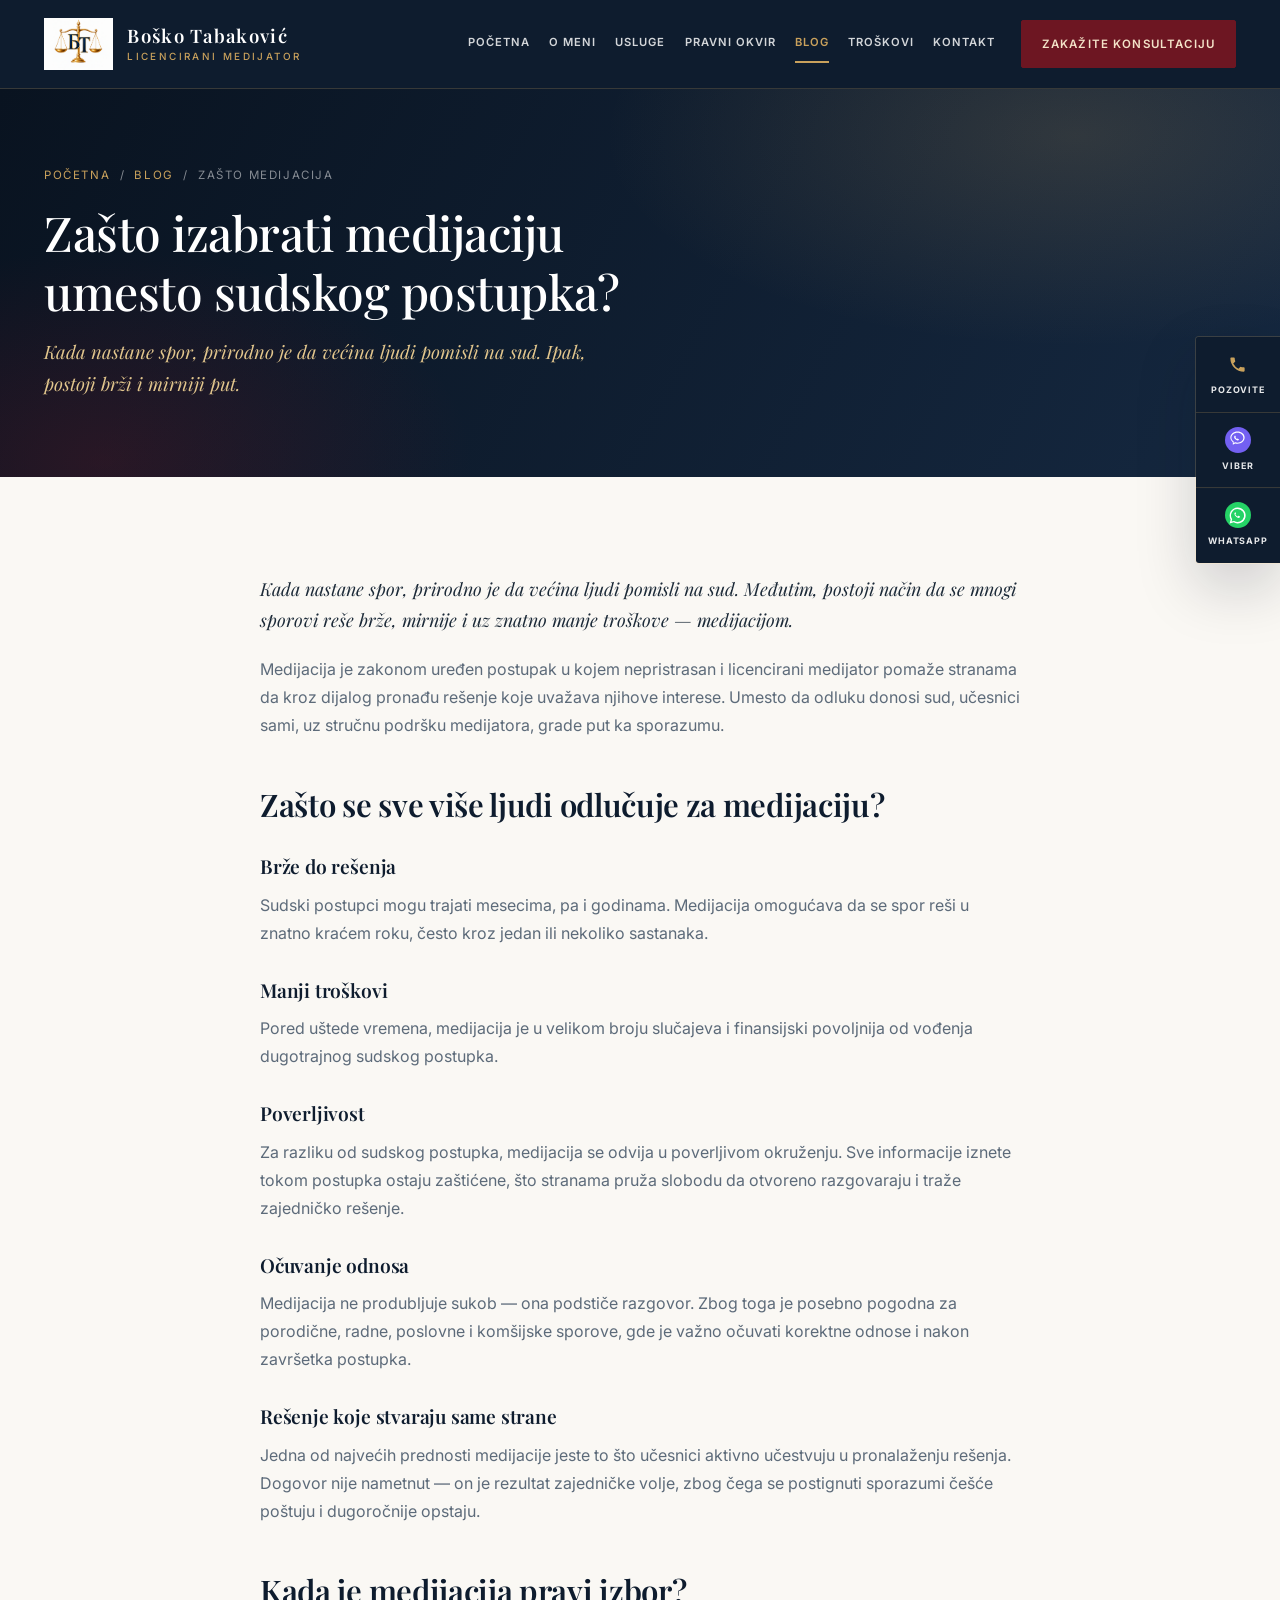
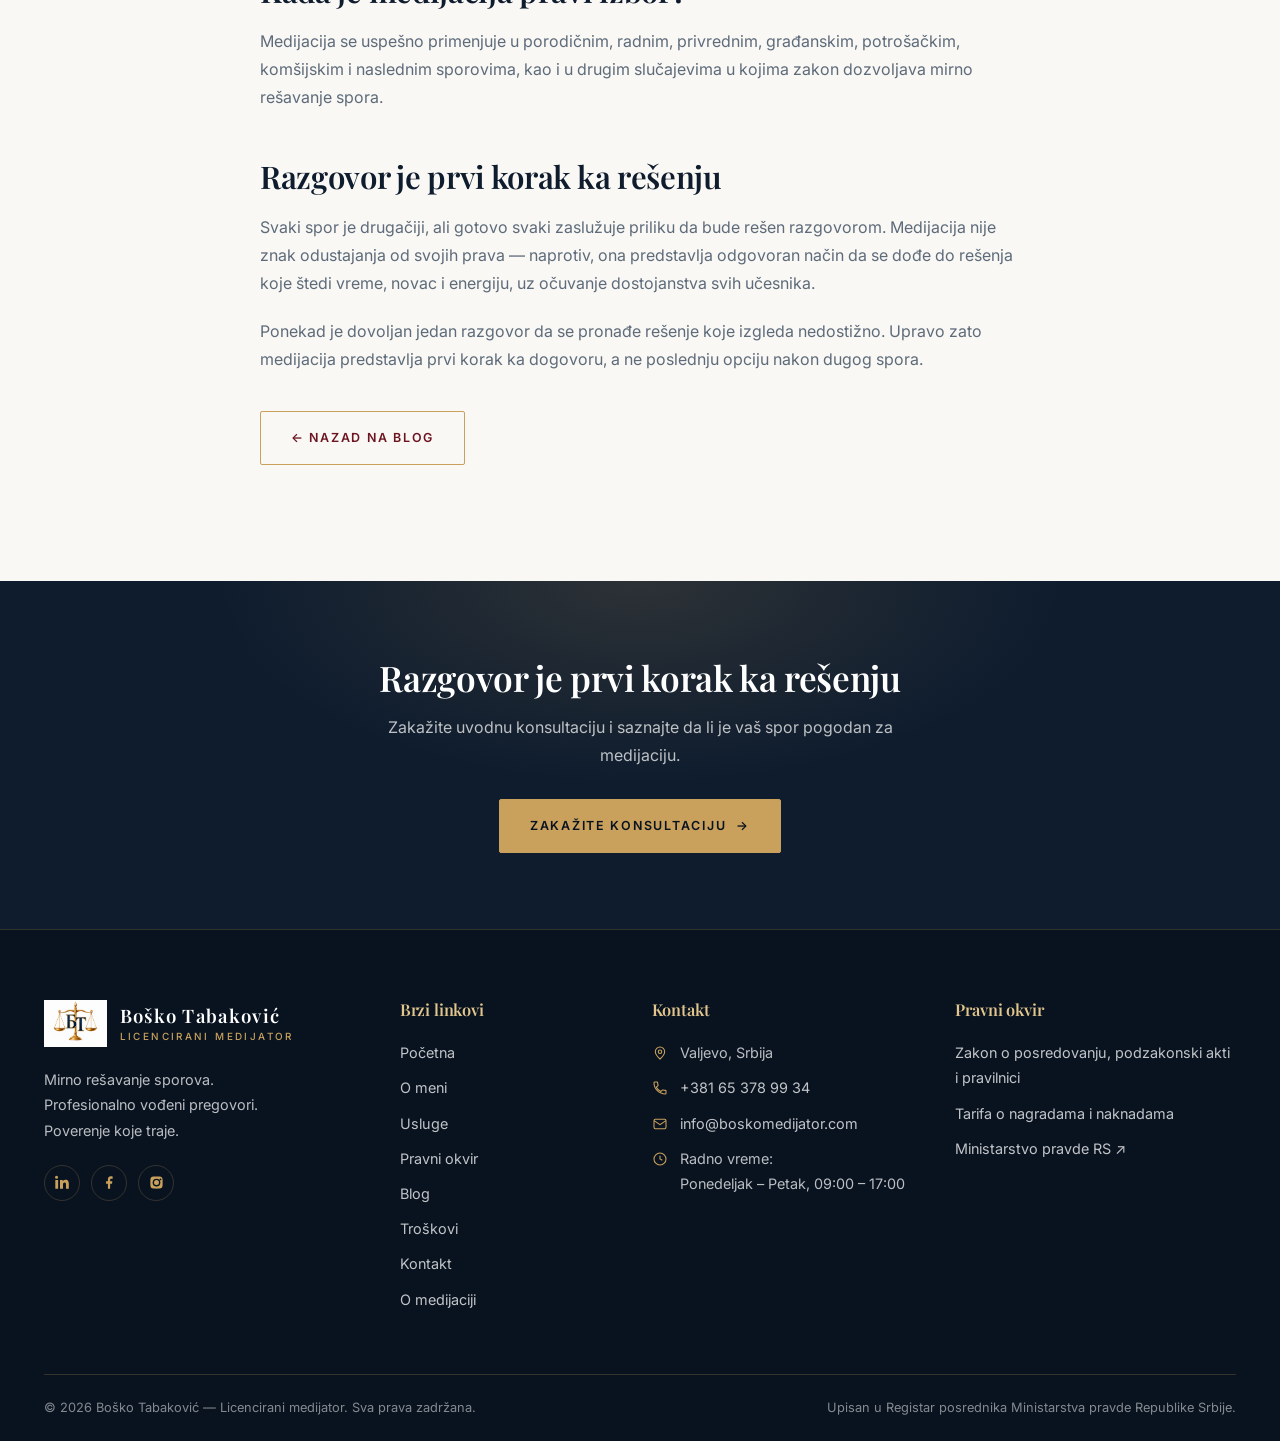
==== commit f45239e6: "add logo.png" ====
--- a/blog-zasto-medijacija.html
+++ b/blog-zasto-medijacija.html
@@ -23,89 +23,14 @@
       href="https://fonts.googleapis.com/css2?family=Playfair+Display:ital,wght@0,500;0,600;0,700;1,500;1,600&family=Inter:wght@400;500;600;700&display=swap"
       rel="stylesheet"
     />
-    <link rel="stylesheet" href="style.css?v=4" />
+    <link rel="stylesheet" href="style.css?v=5" />
   </head>
   <body>
     <a class="skip" href="#main">Preskoči na sadržaj</a>
     <header class="site-header">
       <div class="wrap">
         <a class="brand" href="index.html">
-          <svg viewBox="0 0 44 54" aria-hidden="true">
-            <path
-              d="M22 2.5 41 8.5V27c0 12-8.5 20.5-19 24.5C11.5 47.5 3 39 3 27V8.5Z"
-              fill="none"
-              stroke="#c9a15c"
-              stroke-width="1.7"
-            />
-            <path
-              d="M22 6.5 37.5 11.5V27c0 9.5-7 16.5-15.5 20C13.5 43.5 6.5 36.5 6.5 27V11.5Z"
-              fill="none"
-              stroke="#c9a15c"
-              stroke-width=".7"
-              opacity=".5"
-            />
-            <circle cx="22" cy="13" r="1.7" fill="#c9a15c" />
-            <line
-              x1="22"
-              y1="14.5"
-              x2="22"
-              y2="36"
-              stroke="#c9a15c"
-              stroke-width="1.5"
-            />
-            <line
-              x1="12"
-              y1="19"
-              x2="32"
-              y2="19"
-              stroke="#c9a15c"
-              stroke-width="1.5"
-              stroke-linecap="round"
-            />
-            <line
-              x1="12"
-              y1="19"
-              x2="12"
-              y2="24.6"
-              stroke="#c9a15c"
-              stroke-width=".8"
-            />
-            <line
-              x1="32"
-              y1="19"
-              x2="32"
-              y2="24.6"
-              stroke="#c9a15c"
-              stroke-width=".8"
-            />
-            <path
-              d="M7.6 24.8a4.4 4.4 0 0 0 8.8 0Z"
-              fill="none"
-              stroke="#c9a15c"
-              stroke-width="1.1"
-            />
-            <path
-              d="M27.6 24.8a4.4 4.4 0 0 0 8.8 0Z"
-              fill="none"
-              stroke="#c9a15c"
-              stroke-width="1.1"
-            />
-            <rect
-              x="16.5"
-              y="35.5"
-              width="11"
-              height="2"
-              rx="1"
-              fill="#c9a15c"
-            />
-            <path
-              d="M14 42q8-4 16 0"
-              fill="none"
-              stroke="#c9a15c"
-              stroke-width=".9"
-              opacity=".7"
-            />
-          </svg>
+          <img class="logo" src="logo.png" alt="">
           <span class="brand-text">
             <span class="brand-name">Boško Tabaković</span>
             <span class="brand-role">Licencirani medijator</span>
@@ -286,82 +211,7 @@
         <div class="foot-grid">
           <div>
             <div class="foot-brand">
-              <svg viewBox="0 0 44 54" aria-hidden="true">
-                <path
-                  d="M22 2.5 41 8.5V27c0 12-8.5 20.5-19 24.5C11.5 47.5 3 39 3 27V8.5Z"
-                  fill="none"
-                  stroke="#c9a15c"
-                  stroke-width="1.7"
-                />
-                <path
-                  d="M22 6.5 37.5 11.5V27c0 9.5-7 16.5-15.5 20C13.5 43.5 6.5 36.5 6.5 27V11.5Z"
-                  fill="none"
-                  stroke="#c9a15c"
-                  stroke-width=".7"
-                  opacity=".5"
-                />
-                <circle cx="22" cy="13" r="1.7" fill="#c9a15c" />
-                <line
-                  x1="22"
-                  y1="14.5"
-                  x2="22"
-                  y2="36"
-                  stroke="#c9a15c"
-                  stroke-width="1.5"
-                />
-                <line
-                  x1="12"
-                  y1="19"
-                  x2="32"
-                  y2="19"
-                  stroke="#c9a15c"
-                  stroke-width="1.5"
-                  stroke-linecap="round"
-                />
-                <line
-                  x1="12"
-                  y1="19"
-                  x2="12"
-                  y2="24.6"
-                  stroke="#c9a15c"
-                  stroke-width=".8"
-                />
-                <line
-                  x1="32"
-                  y1="19"
-                  x2="32"
-                  y2="24.6"
-                  stroke="#c9a15c"
-                  stroke-width=".8"
-                />
-                <path
-                  d="M7.6 24.8a4.4 4.4 0 0 0 8.8 0Z"
-                  fill="none"
-                  stroke="#c9a15c"
-                  stroke-width="1.1"
-                />
-                <path
-                  d="M27.6 24.8a4.4 4.4 0 0 0 8.8 0Z"
-                  fill="none"
-                  stroke="#c9a15c"
-                  stroke-width="1.1"
-                />
-                <rect
-                  x="16.5"
-                  y="35.5"
-                  width="11"
-                  height="2"
-                  rx="1"
-                  fill="#c9a15c"
-                />
-                <path
-                  d="M14 42q8-4 16 0"
-                  fill="none"
-                  stroke="#c9a15c"
-                  stroke-width=".9"
-                  opacity=".7"
-                />
-              </svg>
+              <img class="logo" src="logo.png" alt="">
               <span class="brand-text">
                 <span class="brand-name">Boško Tabaković</span>
                 <span class="brand-role">Licencirani medijator</span>
--- a/style.css
+++ b/style.css
@@ -679,3 +679,8 @@
   .law-card{padding:28px 22px}
   .law-card .btn{width:100%;justify-content:center}
 }
+
+/* Logo iz fajla logo.png */
+.brand .logo{height:52px;width:auto;max-width:220px;flex-shrink:0}
+.foot-brand .logo{height:47px;width:auto;max-width:220px}
+@media(max-width:620px){.brand .logo{height:45px}}
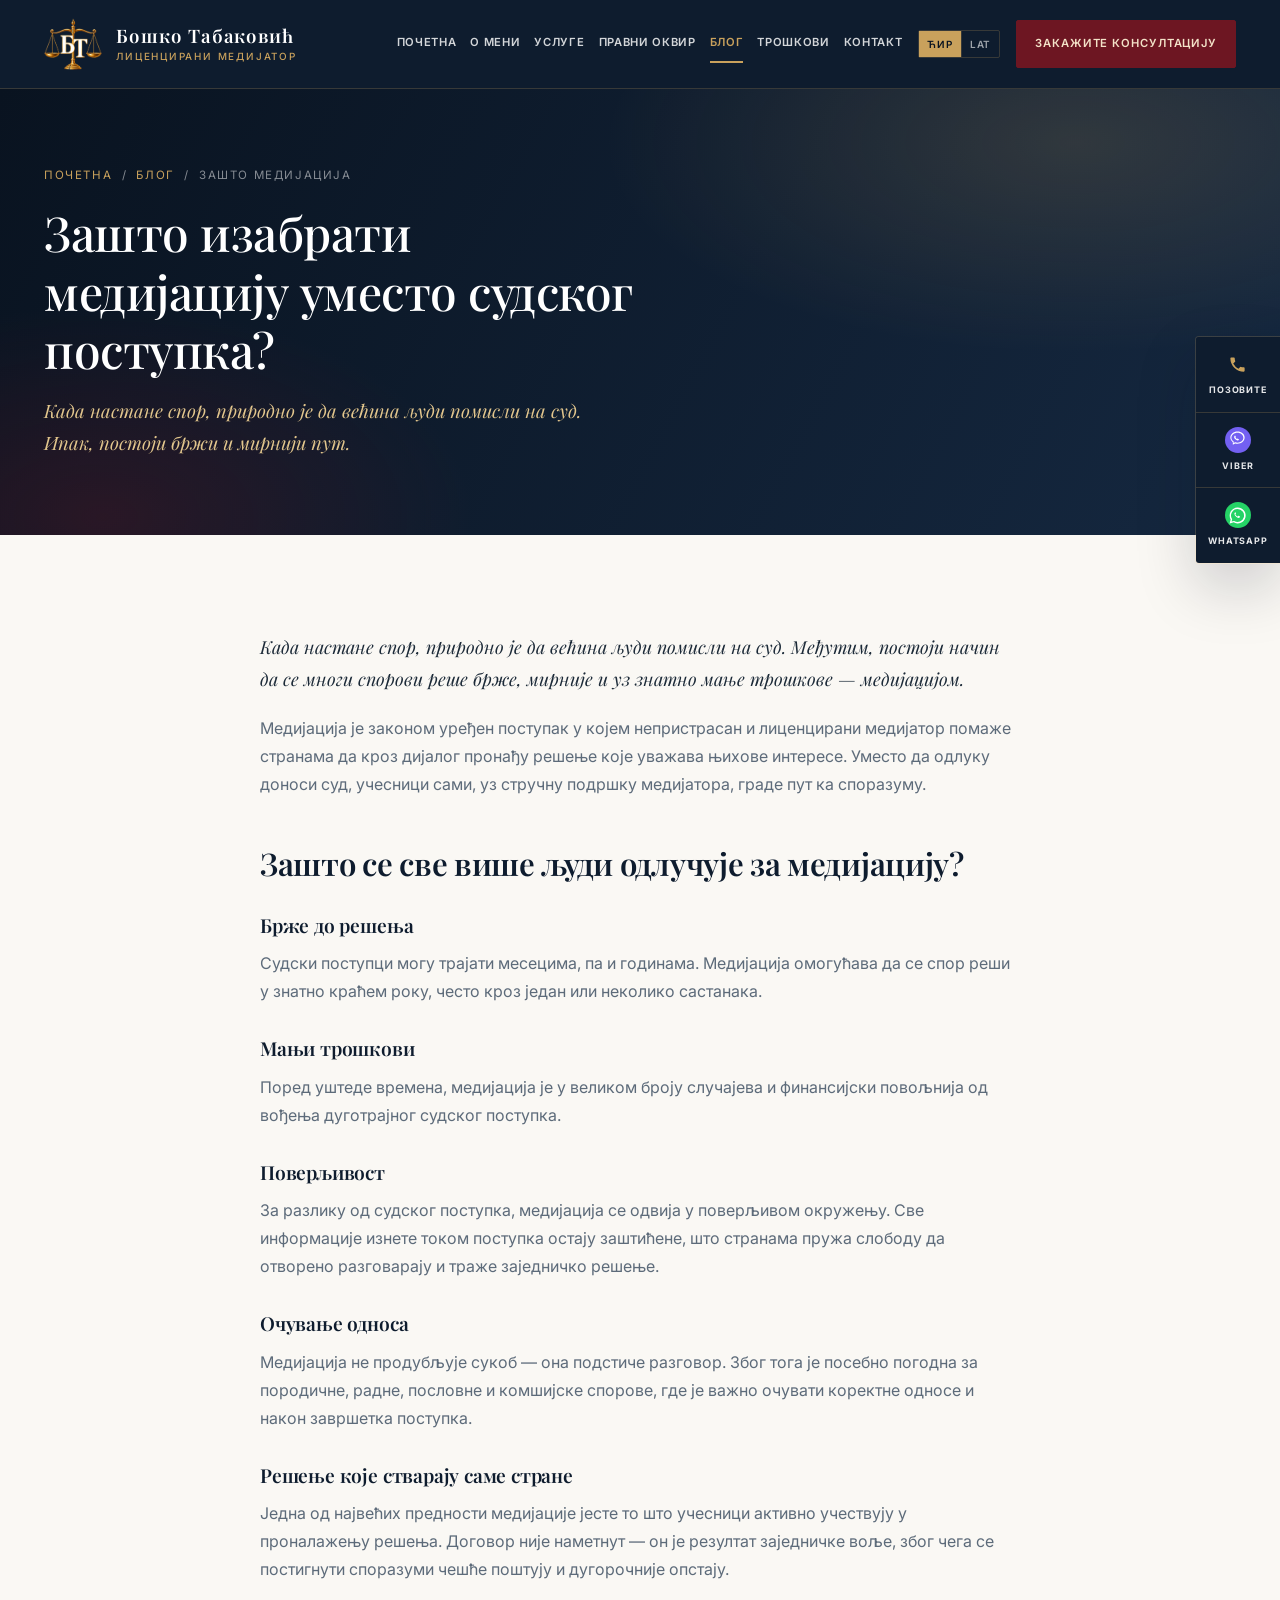
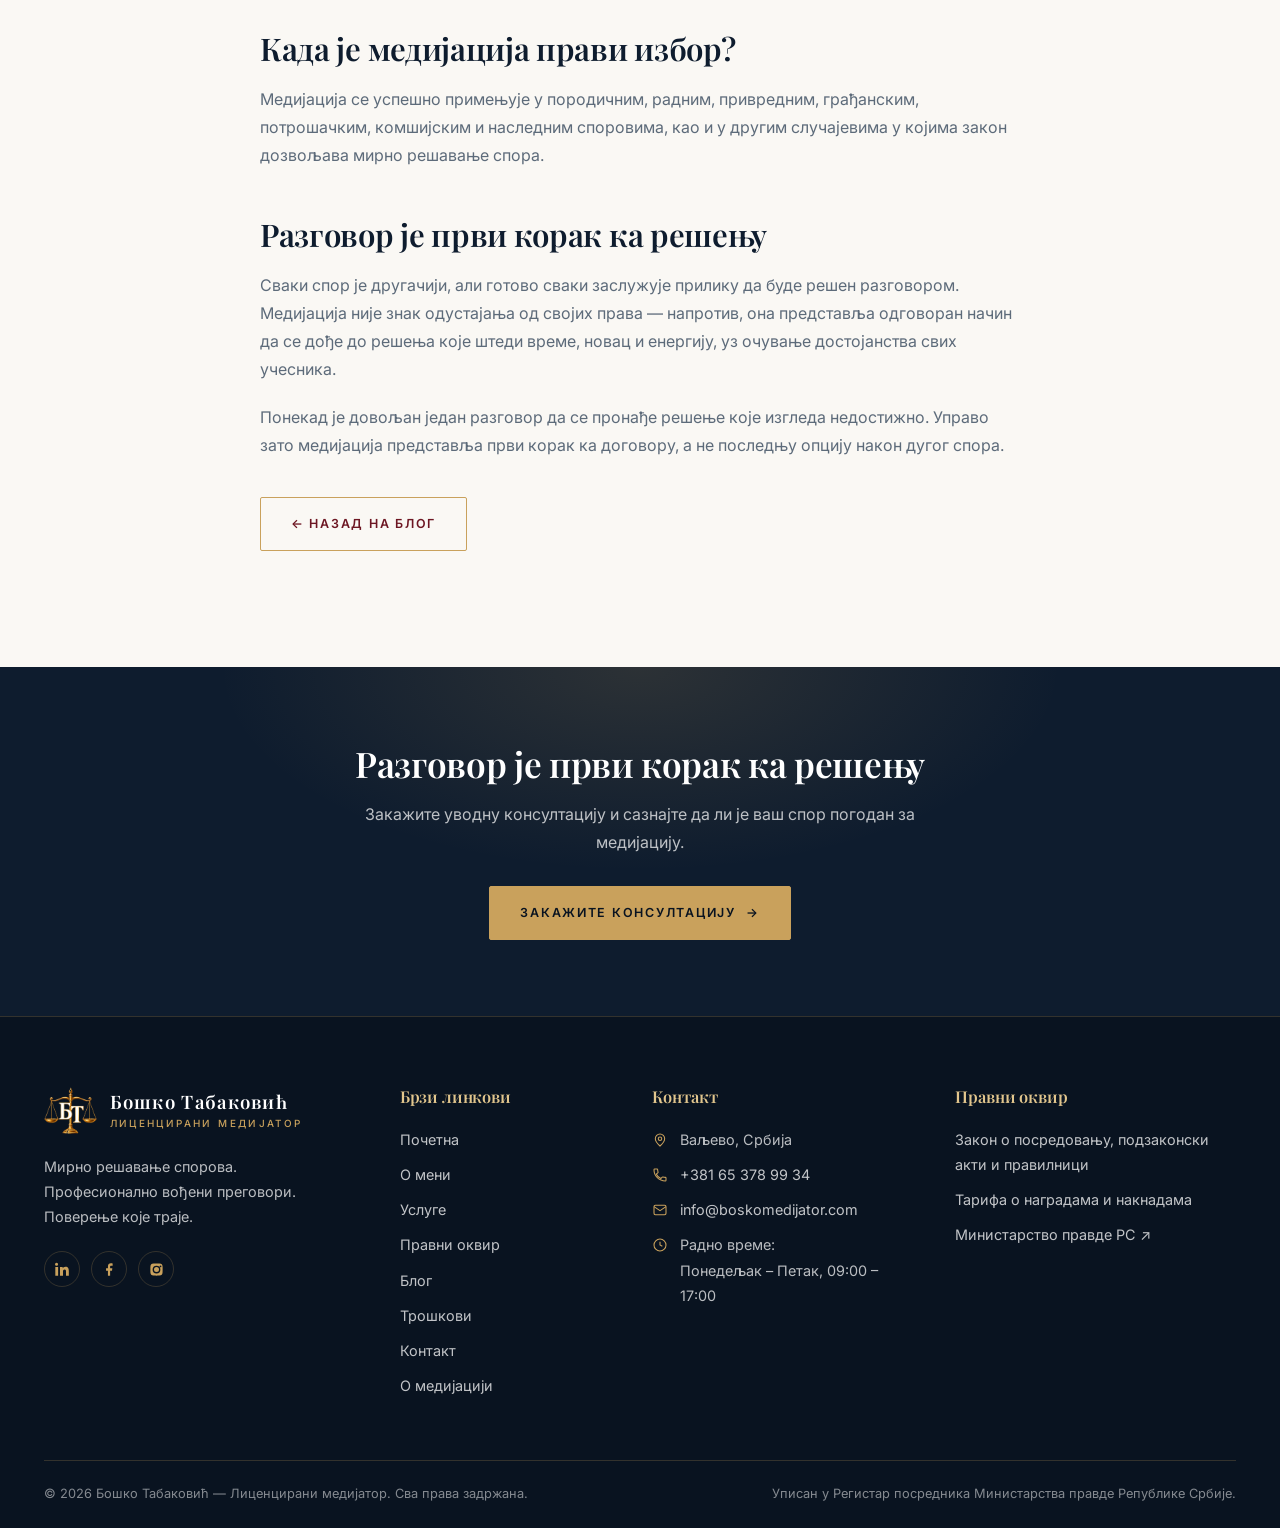
==== commit 8ab71ad3: "add cirilica" ====
--- a/blog-zasto-medijacija.html
+++ b/blog-zasto-medijacija.html
@@ -1,20 +1,20 @@
 <!doctype html>
-<html lang="sr">
+<html lang="sr-Cyrl">
   <head>
     <meta charset="UTF-8" />
     <meta name="viewport" content="width=device-width,initial-scale=1" />
-    <title>Zašto izabrati medijaciju umesto sudskog postupka?</title>
+    <title>Зашто изабрати медијацију уместо судског поступка?</title>
     <meta
       name="description"
-      content="Brže, jeftinije i poverljivije od suda: pet razloga zbog kojih se sve više ljudi odlučuje za medijaciju."
+      content="Брже, јефтиније и поверљивије од суда: пет разлога због којих се све више људи одлучује за медијацију."
     />
     <meta
       property="og:title"
-      content="Zašto izabrati medijaciju umesto sudskog postupka?"
+      content="Зашто изабрати медијацију уместо судског поступка?"
     />
     <meta
       property="og:description"
-      content="Brže, jeftinije i poverljivije od suda: pet razloga zbog kojih se sve više ljudi odlučuje za medijaciju."
+      content="Брже, јефтиније и поверљивије од суда: пет разлога због којих се све више људи одлучује за медијацију."
     />
     <meta property="og:type" content="website" />
     <link rel="preconnect" href="https://fonts.googleapis.com" />
@@ -23,38 +23,49 @@
       href="https://fonts.googleapis.com/css2?family=Playfair+Display:ital,wght@0,500;0,600;0,700;1,500;1,600&family=Inter:wght@400;500;600;700&display=swap"
       rel="stylesheet"
     />
-    <link rel="stylesheet" href="style.css?v=5" />
+    <link rel="stylesheet" href="style.css?v=6" />
+    <script>
+      try {
+        if (localStorage.getItem("pismo") === "lat") {
+          document.documentElement.classList.add("pismo-lat", "pismo-ceka");
+          setTimeout(function () { document.documentElement.classList.remove("pismo-ceka"); }, 1500);
+        }
+      } catch (e) {}
+    </script>
   </head>
   <body>
-    <a class="skip" href="#main">Preskoči na sadržaj</a>
+    <a class="skip" href="#main">Прескочи на садржај</a>
     <header class="site-header">
       <div class="wrap">
         <a class="brand" href="index.html">
           <img class="logo" src="logo.png" alt="">
           <span class="brand-text">
-            <span class="brand-name">Boško Tabaković</span>
-            <span class="brand-role">Licencirani medijator</span>
+            <span class="brand-name">Бошко Табаковић</span>
+            <span class="brand-role">Лиценцирани медијатор</span>
           </span>
         </a>
         <button
           class="burger"
           id="burger"
-          aria-label="Otvori meni"
+          aria-label="Отвори мени"
           aria-expanded="false"
           aria-controls="nav"
         >
           <span></span><span></span><span></span>
         </button>
         <nav class="nav" id="nav">
-          <a href="index.html">Početna</a><a href="o-meni.html">O meni</a
-          ><a href="usluge.html">Usluge</a
-          ><a href="pravni-okvir.html">Pravni okvir</a
-          ><a href="blog.html" class="active">Blog</a
-          ><a href="troskovi.html">Troškovi</a
-          ><a href="kontakt.html">Kontakt</a>
+          <a href="index.html">Почетна</a><a href="o-meni.html">О мени</a
+          ><a href="usluge.html">Услуге</a
+          ><a href="pravni-okvir.html">Правни оквир</a
+          ><a href="blog.html" class="active">Блог</a
+          ><a href="troskovi.html">Трошкови</a
+          ><a href="kontakt.html">Контакт</a>
         </nav>
+        <button class="pismo" id="pismo" type="button" data-pismo-skip aria-label="Прикажи сајт на латиници">
+          <span lang="sr-Cyrl">Ћир</span><span lang="sr-Latn">Lat</span>
+        </button>
         <a class="btn btn-burgundy header-cta" href="kontakt.html"
-          >Zakažite konsultaciju</a
+          >Закажите консултацију</a
         >
       </div>
     </header>
@@ -66,7 +77,7 @@
             <path
               d="M6.6 10.8a15.1 15.1 0 0 0 6.6 6.6l2.2-2.2a1 1 0 0 1 1-.2c1.1.4 2.3.6 3.6.6a1 1 0 0 1 1 1V20a1 1 0 0 1-1 1A17 17 0 0 1 3 4a1 1 0 0 1 1-1h3.5a1 1 0 0 1 1 1c0 1.2.2 2.4.6 3.6a1 1 0 0 1-.2 1Z"
             /></svg></span
-        >Pozovite</a
+        >Позовите</a
       >
       <a href="viber://chat?number=%2B381653789934"
         ><span class="ic ic-viber"
@@ -96,13 +107,13 @@
       <section class="page-hero">
         <div class="wrap">
           <div class="crumbs">
-            <a href="index.html">Početna</a> &nbsp;/&nbsp;
-            <a href="blog.html">Blog</a> &nbsp;/&nbsp; Zašto medijacija
-          </div>
-          <h1>Zašto izabrati medijaciju umesto sudskog postupka?</h1>
+            <a href="index.html">Почетна</a> &nbsp;/&nbsp;
+            <a href="blog.html">Блог</a> &nbsp;/&nbsp; Зашто медијација
+          </div>
+          <h1>Зашто изабрати медијацију уместо судског поступка?</h1>
           <p class="sub">
-            Kada nastane spor, prirodno je da većina ljudi pomisli na sud. Ipak,
-            postoji brži i mirniji put.
+            Када настане спор, природно је да већина људи помисли на суд. Ипак,
+            постоји бржи и мирнији пут.
           </p>
         </div>
       </section>
@@ -111,82 +122,82 @@
         <div class="wrap">
           <div class="prose" style="max-width: 76ch; margin: 0 auto">
             <p class="strong-lead">
-              Kada nastane spor, prirodno je da većina ljudi pomisli na sud.
-              Međutim, postoji način da se mnogi sporovi reše brže, mirnije i uz
-              znatno manje troškove — medijacijom.
-            </p>
-            <p>
-              Medijacija je zakonom uređen postupak u kojem nepristrasan i
-              licencirani medijator pomaže stranama da kroz dijalog pronađu
-              rešenje koje uvažava njihove interese. Umesto da odluku donosi
-              sud, učesnici sami, uz stručnu podršku medijatora, grade put ka
-              sporazumu.
-            </p>
-
-            <h2>Zašto se sve više ljudi odlučuje za medijaciju?</h2>
-
-            <h3>Brže do rešenja</h3>
-            <p>
-              Sudski postupci mogu trajati mesecima, pa i godinama. Medijacija
-              omogućava da se spor reši u znatno kraćem roku, često kroz jedan
-              ili nekoliko sastanaka.
-            </p>
-
-            <h3>Manji troškovi</h3>
-            <p>
-              Pored uštede vremena, medijacija je u velikom broju slučajeva i
-              finansijski povoljnija od vođenja dugotrajnog sudskog postupka.
-            </p>
-
-            <h3>Poverljivost</h3>
-            <p>
-              Za razliku od sudskog postupka, medijacija se odvija u poverljivom
-              okruženju. Sve informacije iznete tokom postupka ostaju zaštićene,
-              što stranama pruža slobodu da otvoreno razgovaraju i traže
-              zajedničko rešenje.
-            </p>
-
-            <h3>Očuvanje odnosa</h3>
-            <p>
-              Medijacija ne produbljuje sukob — ona podstiče razgovor. Zbog toga
-              je posebno pogodna za porodične, radne, poslovne i komšijske
-              sporove, gde je važno očuvati korektne odnose i nakon završetka
-              postupka.
-            </p>
-
-            <h3>Rešenje koje stvaraju same strane</h3>
-            <p>
-              Jedna od najvećih prednosti medijacije jeste to što učesnici
-              aktivno učestvuju u pronalaženju rešenja. Dogovor nije nametnut —
-              on je rezultat zajedničke volje, zbog čega se postignuti sporazumi
-              češće poštuju i dugoročnije opstaju.
-            </p>
-
-            <h2>Kada je medijacija pravi izbor?</h2>
-            <p>
-              Medijacija se uspešno primenjuje u porodičnim, radnim, privrednim,
-              građanskim, potrošačkim, komšijskim i naslednim sporovima, kao i u
-              drugim slučajevima u kojima zakon dozvoljava mirno rešavanje
-              spora.
-            </p>
-
-            <h2>Razgovor je prvi korak ka rešenju</h2>
-            <p>
-              Svaki spor je drugačiji, ali gotovo svaki zaslužuje priliku da
-              bude rešen razgovorom. Medijacija nije znak odustajanja od svojih
-              prava — naprotiv, ona predstavlja odgovoran način da se dođe do
-              rešenja koje štedi vreme, novac i energiju, uz očuvanje
-              dostojanstva svih učesnika.
-            </p>
-            <p>
-              Ponekad je dovoljan jedan razgovor da se pronađe rešenje koje
-              izgleda nedostižno. Upravo zato medijacija predstavlja prvi korak
-              ka dogovoru, a ne poslednju opciju nakon dugog spora.
+              Када настане спор, природно је да већина људи помисли на суд.
+              Међутим, постоји начин да се многи спорови реше брже, мирније и уз
+              знатно мање трошкове — медијацијом.
+            </p>
+            <p>
+              Медијација је законом уређен поступак у којем непристрасан и
+              лиценцирани медијатор помаже странама да кроз дијалог пронађу
+              решење које уважава њихове интересе. Уместо да одлуку доноси
+              суд, учесници сами, уз стручну подршку медијатора, граде пут ка
+              споразуму.
+            </p>
+
+            <h2>Зашто се све више људи одлучује за медијацију?</h2>
+
+            <h3>Брже до решења</h3>
+            <p>
+              Судски поступци могу трајати месецима, па и годинама. Медијација
+              омогућава да се спор реши у знатно краћем року, често кроз један
+              или неколико састанака.
+            </p>
+
+            <h3>Мањи трошкови</h3>
+            <p>
+              Поред уштеде времена, медијација је у великом броју случајева и
+              финансијски повољнија од вођења дуготрајног судског поступка.
+            </p>
+
+            <h3>Поверљивост</h3>
+            <p>
+              За разлику од судског поступка, медијација се одвија у поверљивом
+              окружењу. Све информације изнете током поступка остају заштићене,
+              што странама пружа слободу да отворено разговарају и траже
+              заједничко решење.
+            </p>
+
+            <h3>Очување односа</h3>
+            <p>
+              Медијација не продубљује сукоб — она подстиче разговор. Због тога
+              је посебно погодна за породичне, радне, пословне и комшијске
+              спорове, где је важно очувати коректне односе и након завршетка
+              поступка.
+            </p>
+
+            <h3>Решење које стварају саме стране</h3>
+            <p>
+              Једна од највећих предности медијације јесте то што учесници
+              активно учествују у проналажењу решења. Договор није наметнут —
+              он је резултат заједничке воље, због чега се постигнути споразуми
+              чешће поштују и дугорочније опстају.
+            </p>
+
+            <h2>Када је медијација прави избор?</h2>
+            <p>
+              Медијација се успешно примењује у породичним, радним, привредним,
+              грађанским, потрошачким, комшијским и наследним споровима, као и у
+              другим случајевима у којима закон дозвољава мирно решавање
+              спора.
+            </p>
+
+            <h2>Разговор је први корак ка решењу</h2>
+            <p>
+              Сваки спор је другачији, али готово сваки заслужује прилику да
+              буде решен разговором. Медијација није знак одустајања од својих
+              права — напротив, она представља одговоран начин да се дође до
+              решења које штеди време, новац и енергију, уз очување
+              достојанства свих учесника.
+            </p>
+            <p>
+              Понекад је довољан један разговор да се пронађе решење које
+              изгледа недостижно. Управо зато медијација представља први корак
+              ка договору, а не последњу опцију након дугог спора.
             </p>
 
             <p style="margin-top: 38px">
               <a class="btn btn-outline-dark" href="blog.html"
-                >&larr; Nazad na blog</a
+                >&larr; Назад на блог</a
               >
             </p>
           </div>
@@ -194,13 +205,13 @@
       </section>
       <section class="cta-band">
         <div class="wrap">
-          <h2>Razgovor je prvi korak ka rešenju</h2>
+          <h2>Разговор је први корак ка решењу</h2>
           <p>
-            Zakažite uvodnu konsultaciju i saznajte da li je vaš spor pogodan za
-            medijaciju.
+            Закажите уводну консултацију и сазнајте да ли је ваш спор погодан за
+            медијацију.
           </p>
           <a class="btn btn-gold" href="kontakt.html"
-            >Zakažite konsultaciju <span class="arr">&rarr;</span></a
+            >Закажите консултацију <span class="arr">&rarr;</span></a
           >
         </div>
       </section>
@@ -213,13 +224,13 @@
             <div class="foot-brand">
               <img class="logo" src="logo.png" alt="">
               <span class="brand-text">
-                <span class="brand-name">Boško Tabaković</span>
-                <span class="brand-role">Licencirani medijator</span>
+                <span class="brand-name">Бошко Табаковић</span>
+                <span class="brand-role">Лиценцирани медијатор</span>
               </span>
             </div>
             <p>
-              Mirno rešavanje sporova.<br />Profesionalno vođeni pregovori.<br />Poverenje
-              koje traje.
+              Мирно решавање спорова.<br />Професионално вођени преговори.<br />Поверење
+              које траје.
             </p>
             <div class="socials">
               <a href="#" aria-label="LinkedIn"
@@ -243,26 +254,26 @@
             </div>
           </div>
           <div>
-            <h4>Brzi linkovi</h4>
+            <h4>Брзи линкови</h4>
             <ul>
-              <li><a href="index.html">Početna</a></li>
-              <li><a href="o-meni.html">O meni</a></li>
-              <li><a href="usluge.html">Usluge</a></li>
-              <li><a href="pravni-okvir.html">Pravni okvir</a></li>
-              <li><a href="blog.html">Blog</a></li>
-              <li><a href="troskovi.html">Troškovi</a></li>
-              <li><a href="kontakt.html">Kontakt</a></li>
-              <li><a href="o-medijaciji.html">O medijaciji</a></li>
+              <li><a href="index.html">Почетна</a></li>
+              <li><a href="o-meni.html">О мени</a></li>
+              <li><a href="usluge.html">Услуге</a></li>
+              <li><a href="pravni-okvir.html">Правни оквир</a></li>
+              <li><a href="blog.html">Блог</a></li>
+              <li><a href="troskovi.html">Трошкови</a></li>
+              <li><a href="kontakt.html">Контакт</a></li>
+              <li><a href="o-medijaciji.html">О медијацији</a></li>
             </ul>
           </div>
           <div>
-            <h4>Kontakt</h4>
+            <h4>Контакт</h4>
             <ul class="foot-contact">
               <li>
                 <svg viewBox="0 0 24 24">
                   <path d="M12 21s7-6.3 7-11a7 7 0 1 0-14 0c0 4.7 7 11 7 11Z" />
                   <circle cx="12" cy="10" r="2.6" /></svg
-                ><span>Valjevo, Srbija</span>
+                ><span>Ваљево, Србија</span>
               </li>
               <li>
                 <svg viewBox="0 0 24 24">
@@ -284,25 +295,25 @@
                   <circle cx="12" cy="12" r="9" />
                   <path d="M12 7v5l3.5 2" /></svg
                 ><span
-                  >Radno vreme:<br />Ponedeljak – Petak, 09:00 – 17:00</span
+                  >Радно време:<br />Понедељак – Петак, 09:00 – 17:00</span
                 >
               </li>
             </ul>
           </div>
           <div>
-            <h4>Pravni okvir</h4>
+            <h4>Правни оквир</h4>
             <ul>
               <li>
                 <a href="pravni-okvir.html"
-                  >Zakon o posredovanju, podzakonski akti i pravilnici</a
+                  >Закон о посредовању, подзаконски акти и правилници</a
                 >
               </li>
               <li>
-                <a href="troskovi.html">Tarifa o nagradama i naknadama</a>
+                <a href="troskovi.html">Тарифа о наградама и накнадама</a>
               </li>
               <li>
                 <a href="https://mpravde.gov.rs" target="_blank" rel="noopener"
-                  >Ministarstvo pravde RS &#8599;</a
+                  >Министарство правде РС &#8599;</a
                 >
               </li>
             </ul>
@@ -310,16 +321,16 @@
         </div>
         <div class="foot-legal">
           <span
-            >&copy; <span id="god">2026</span> Boško Tabaković — Licencirani
-            medijator. Sva prava zadržana.</span
+            >&copy; <span id="god">2026</span> Бошко Табаковић — Лиценцирани
+            медијатор. Сва права задржана.</span
           >
           <span
-            >Upisan u Registar posrednika Ministarstva pravde Republike
-            Srbije.</span
+            >Уписан у Регистар посредника Министарства правде Републике
+            Србије.</span
           >
         </div>
       </div>
     </footer>
-    <script src="main.js?v=4"></script>
+    <script src="main.js?v=5"></script>
   </body>
 </html>
--- a/style.css
+++ b/style.css
@@ -684,3 +684,69 @@
 .brand .logo{height:52px;width:auto;max-width:220px;flex-shrink:0}
 .foot-brand .logo{height:47px;width:auto;max-width:220px}
 @media(max-width:620px){.brand .logo{height:45px}}
+
+/* ---------- PREKIDAČ ĆIRILICA / LATINICA ---------- */
+.pismo{
+  display:inline-flex;align-items:stretch;flex-shrink:0;padding:0;cursor:pointer;
+  background:none;border:1px solid var(--navy-line);border-radius:2px;
+  font-family:var(--sans);font-size:.62rem;font-weight:600;letter-spacing:.08em;text-transform:uppercase;
+}
+.pismo span{padding:7px 8px;color:rgba(255,255,255,.6);transition:color .2s,background-color .2s}
+.pismo span + span{border-left:1px solid var(--navy-line)}
+html:not(.pismo-lat) .pismo [lang="sr-Cyrl"],
+html.pismo-lat .pismo [lang="sr-Latn"]{background:var(--gold);color:var(--navy-900)}
+html:not(.pismo-lat) .pismo:hover [lang="sr-Latn"],
+html.pismo-lat .pismo:hover [lang="sr-Cyrl"]{color:var(--gold-light)}
+/* dok se stranica prebacuje u latinicu, ćirilica se ne prikazuje ni na trenutak */
+.pismo-ceka body{visibility:hidden}
+
+/* Ćirilica je šira od latinice, pa se zaglavlje sabija postepeno da sve stane u jedan red */
+@media(max-width:1480px){
+  .site-header .wrap{gap:20px}
+  .nav{gap:18px}
+  .nav a{font-size:.72rem;letter-spacing:.08em}
+  .site-header .brand-role{letter-spacing:.18em}
+  .site-header .btn{padding-left:22px;padding-right:22px}
+}
+@media(max-width:1340px){
+  .site-header .wrap{gap:16px}
+  .nav{gap:14px}
+  .nav a{font-size:.7rem;letter-spacing:.06em}
+  .site-header .btn{padding-left:18px;padding-right:18px;font-size:.7rem;letter-spacing:.08em}
+}
+@media(max-width:1240px){
+  /* na ćirilici dugme iz zaglavlja se sklanja ranije; meni i dalje ima Kontakt */
+  html:not(.pismo-lat) .header-cta{display:none}
+}
+@media(max-width:1100px){
+  .nav a{letter-spacing:.05em}
+}
+@media(max-width:980px){
+  .nav{gap:0}
+  .nav a{font-size:.78rem;letter-spacing:.09em}
+  .pismo{margin-left:auto;order:1}
+  .burger{margin-left:0;order:2}
+}
+@media(max-width:620px){
+  .site-header .wrap{gap:12px}
+  .brand{gap:10px}
+  .site-header .brand-role{font-size:.56rem;letter-spacing:.14em}
+  .burger{padding:8px 11px}
+  /* na telefonu prekidač pokazuje samo pismo na koje se prelazi */
+  .pismo span{display:none;padding:8px 10px}
+  .pismo span + span{border-left:0}
+  html:not(.pismo-lat) .pismo [lang="sr-Latn"],
+  html.pismo-lat .pismo [lang="sr-Cyrl"]{display:block}
+}
+@media(max-width:400px){
+  .brand .logo{height:40px}
+  .site-header .brand-name{font-size:.94rem;letter-spacing:.04em}
+  .site-header .brand-role{font-size:.52rem;letter-spacing:.1em}
+}
+@media(max-width:350px){
+  :root{--wrap-pad:16px}
+  .site-header .wrap{gap:8px}
+  .site-header .brand-role{display:none}
+  .site-header .brand-name{font-size:.9rem}
+  .burger{padding:8px 9px}
+}
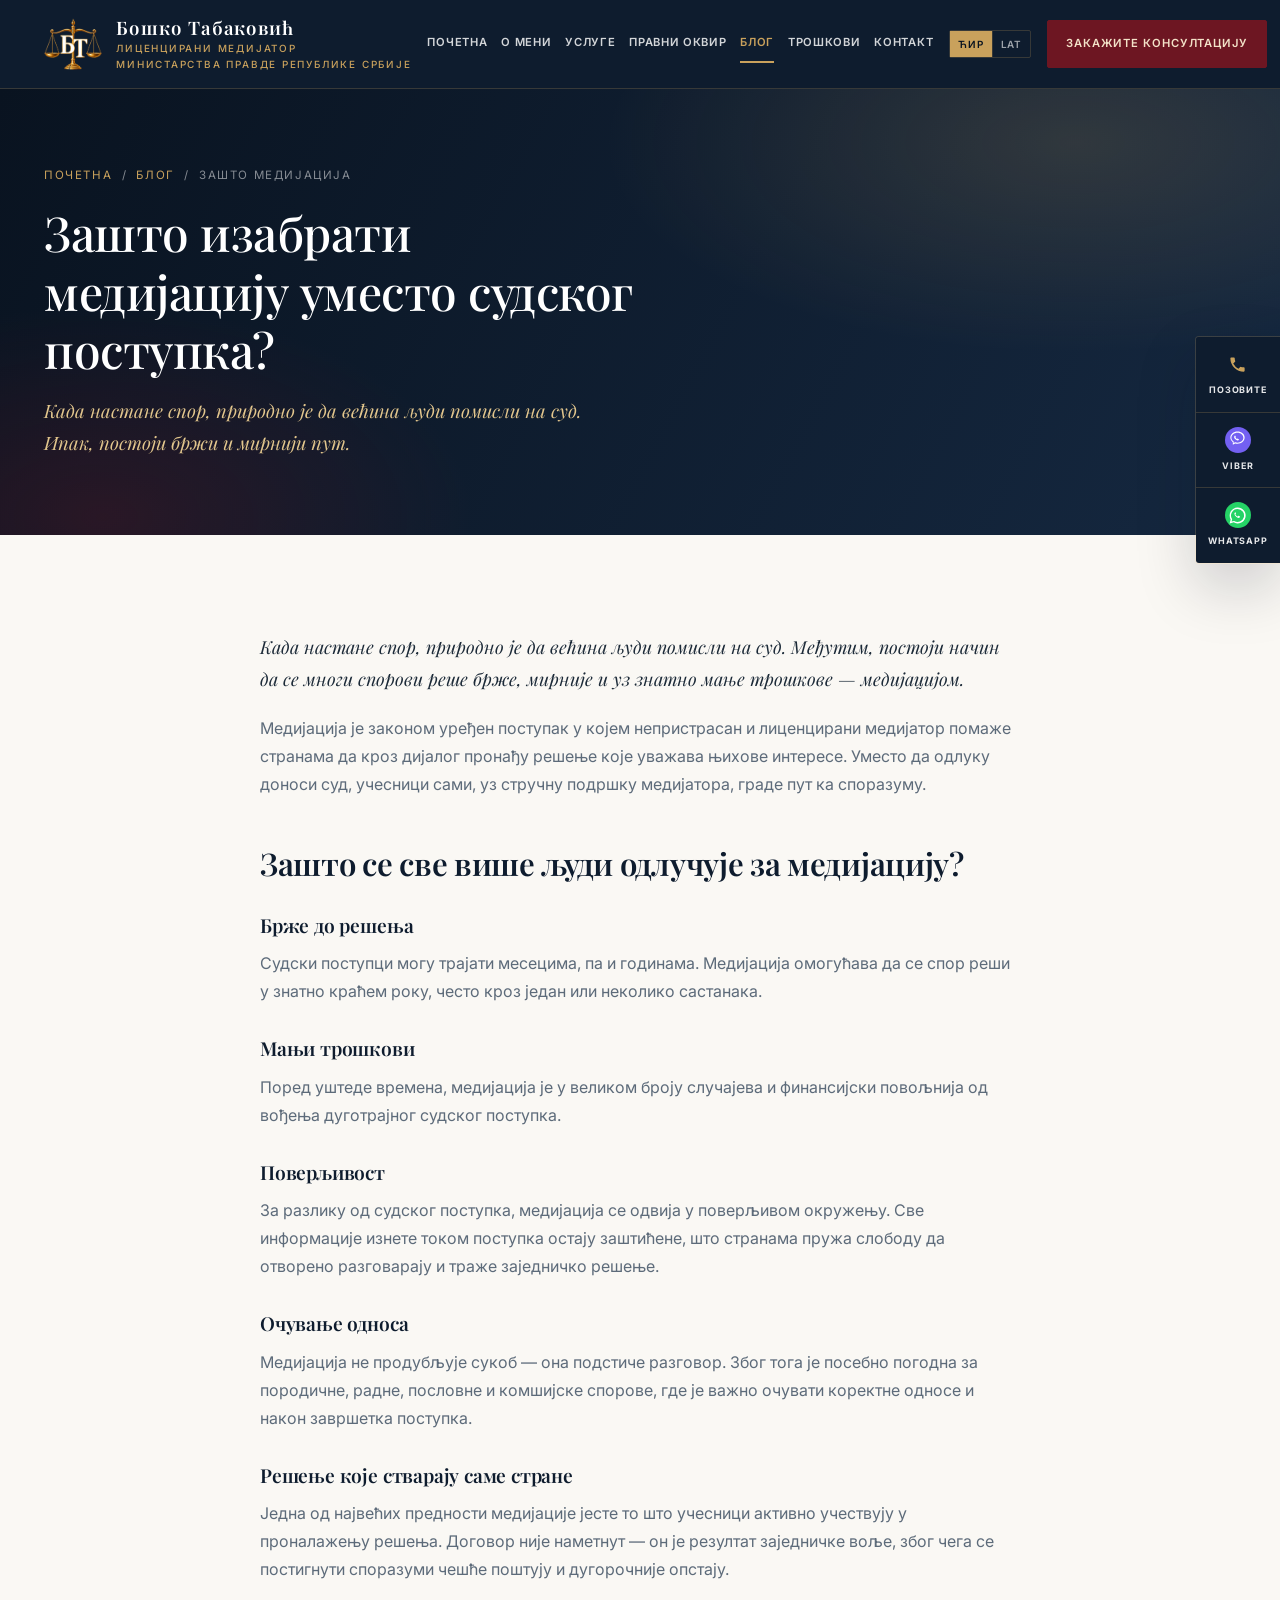
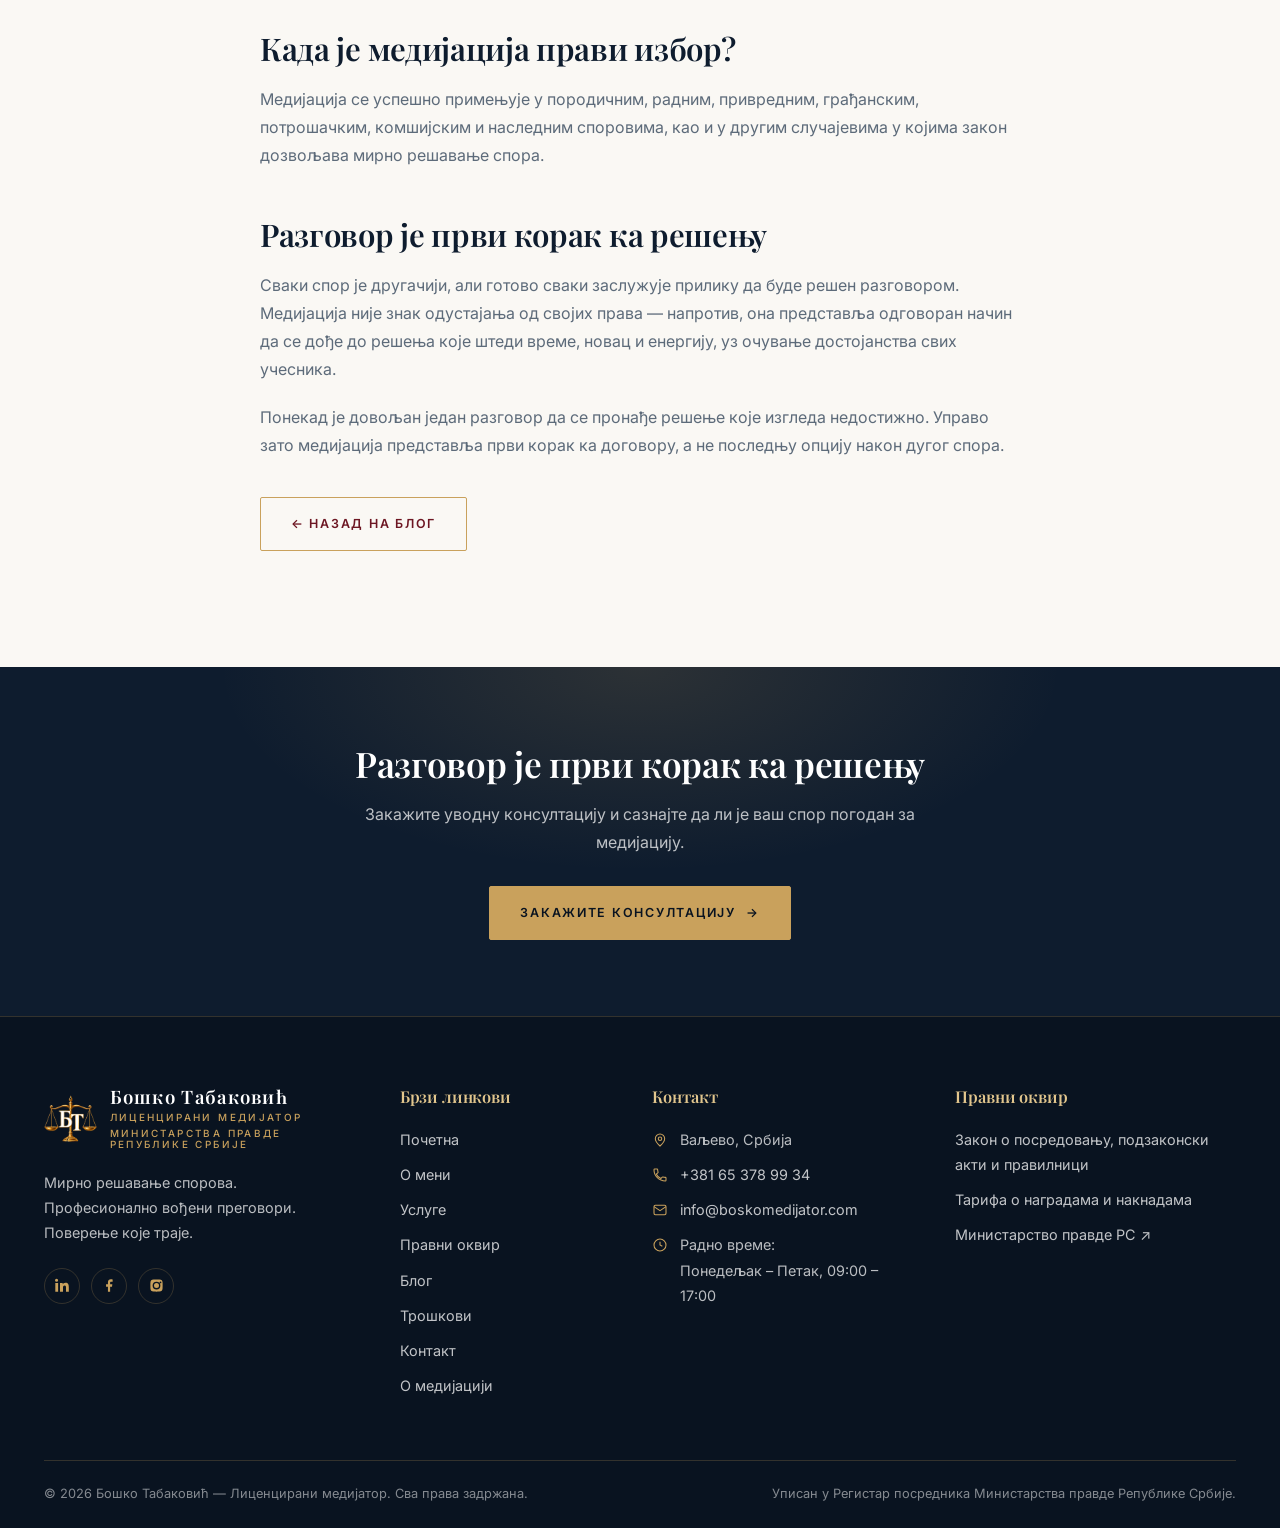
==== commit 0691557c: "fix job title" ====
--- a/blog-zasto-medijacija.html
+++ b/blog-zasto-medijacija.html
@@ -28,7 +28,9 @@
       try {
         if (localStorage.getItem("pismo") === "lat") {
           document.documentElement.classList.add("pismo-lat", "pismo-ceka");
-          setTimeout(function () { document.documentElement.classList.remove("pismo-ceka"); }, 1500);
+          setTimeout(function () {
+            document.documentElement.classList.remove("pismo-ceka");
+          }, 1500);
         }
       } catch (e) {}
     </script>
@@ -38,10 +40,11 @@
     <header class="site-header">
       <div class="wrap">
         <a class="brand" href="index.html">
-          <img class="logo" src="logo.png" alt="">
+          <img class="logo" src="logo.png" alt="" />
           <span class="brand-text">
             <span class="brand-name">Бошко Табаковић</span>
             <span class="brand-role">Лиценцирани медијатор</span>
+            <span class="brand-role">Министарства правде Републике Србије</span>
           </span>
         </a>
         <button
@@ -61,7 +64,13 @@
           ><a href="troskovi.html">Трошкови</a
           ><a href="kontakt.html">Контакт</a>
         </nav>
-        <button class="pismo" id="pismo" type="button" data-pismo-skip aria-label="Прикажи сајт на латиници">
+        <button
+          class="pismo"
+          id="pismo"
+          type="button"
+          data-pismo-skip
+          aria-label="Прикажи сајт на латиници"
+        >
           <span lang="sr-Cyrl">Ћир</span><span lang="sr-Latn">Lat</span>
         </button>
         <a class="btn btn-burgundy header-cta" href="kontakt.html"
@@ -129,8 +138,8 @@
             <p>
               Медијација је законом уређен поступак у којем непристрасан и
               лиценцирани медијатор помаже странама да кроз дијалог пронађу
-              решење које уважава њихове интересе. Уместо да одлуку доноси
-              суд, учесници сами, уз стручну подршку медијатора, граде пут ка
+              решење које уважава њихове интересе. Уместо да одлуку доноси суд,
+              учесници сами, уз стручну подршку медијатора, граде пут ка
               споразуму.
             </p>
 
@@ -168,8 +177,8 @@
             <h3>Решење које стварају саме стране</h3>
             <p>
               Једна од највећих предности медијације јесте то што учесници
-              активно учествују у проналажењу решења. Договор није наметнут —
-              он је резултат заједничке воље, због чега се постигнути споразуми
+              активно учествују у проналажењу решења. Договор није наметнут — он
+              је резултат заједничке воље, због чега се постигнути споразуми
               чешће поштују и дугорочније опстају.
             </p>
 
@@ -177,8 +186,7 @@
             <p>
               Медијација се успешно примењује у породичним, радним, привредним,
               грађанским, потрошачким, комшијским и наследним споровима, као и у
-              другим случајевима у којима закон дозвољава мирно решавање
-              спора.
+              другим случајевима у којима закон дозвољава мирно решавање спора.
             </p>
 
             <h2>Разговор је први корак ка решењу</h2>
@@ -186,8 +194,8 @@
               Сваки спор је другачији, али готово сваки заслужује прилику да
               буде решен разговором. Медијација није знак одустајања од својих
               права — напротив, она представља одговоран начин да се дође до
-              решења које штеди време, новац и енергију, уз очување
-              достојанства свих учесника.
+              решења које штеди време, новац и енергију, уз очување достојанства
+              свих учесника.
             </p>
             <p>
               Понекад је довољан један разговор да се пронађе решење које
@@ -222,10 +230,13 @@
         <div class="foot-grid">
           <div>
             <div class="foot-brand">
-              <img class="logo" src="logo.png" alt="">
+              <img class="logo" src="logo.png" alt="" />
               <span class="brand-text">
                 <span class="brand-name">Бошко Табаковић</span>
                 <span class="brand-role">Лиценцирани медијатор</span>
+                <span class="brand-role"
+                  >Министарства правде Републике Србије</span
+                >
               </span>
             </div>
             <p>
@@ -294,9 +305,7 @@
                 <svg viewBox="0 0 24 24">
                   <circle cx="12" cy="12" r="9" />
                   <path d="M12 7v5l3.5 2" /></svg
-                ><span
-                  >Радно време:<br />Понедељак – Петак, 09:00 – 17:00</span
-                >
+                ><span>Радно време:<br />Понедељак – Петак, 09:00 – 17:00</span>
               </li>
             </ul>
           </div>
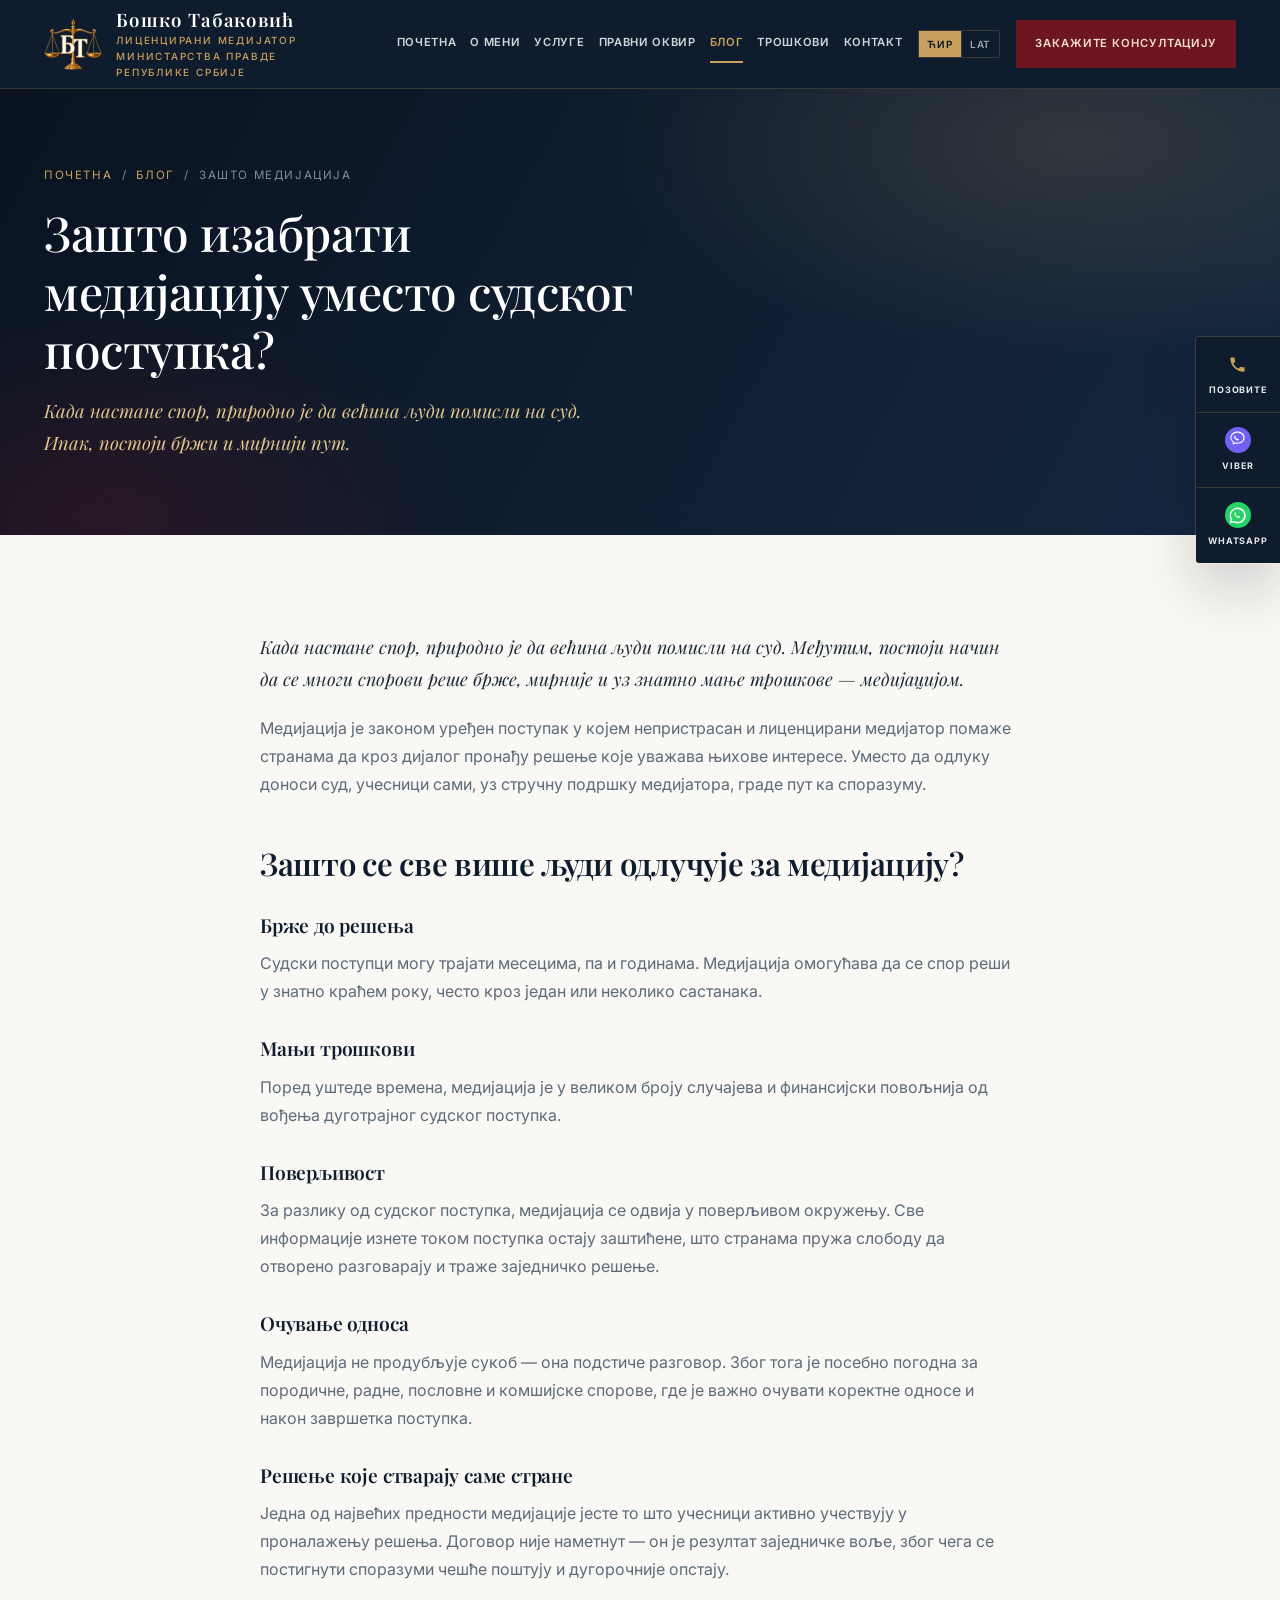
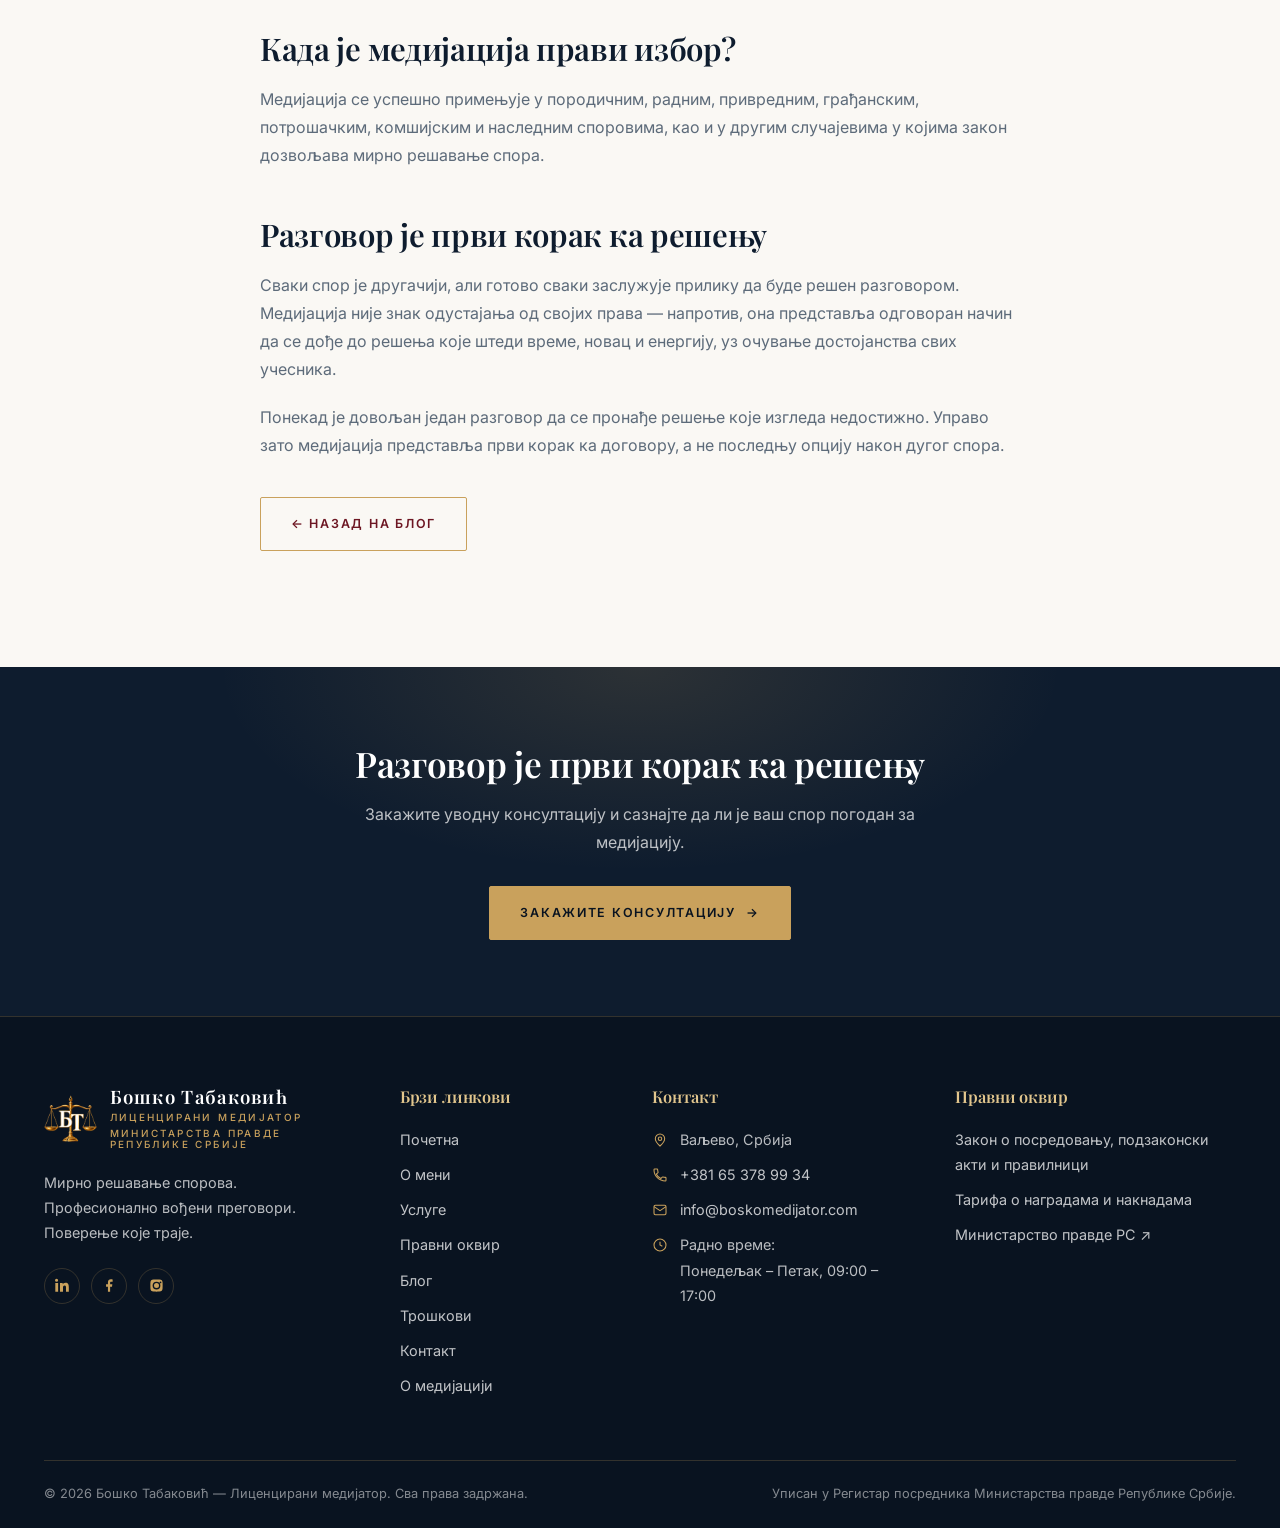
==== commit aee854d2: "fix job title" ====
--- a/blog-zasto-medijacija.html
+++ b/blog-zasto-medijacija.html
@@ -44,7 +44,8 @@
           <span class="brand-text">
             <span class="brand-name">Бошко Табаковић</span>
             <span class="brand-role">Лиценцирани медијатор</span>
-            <span class="brand-role">Министарства правде Републике Србије</span>
+            <span class="brand-role">Министарства правде</span>
+            <span class="brand-role">Републике Србије</span>
           </span>
         </a>
         <button
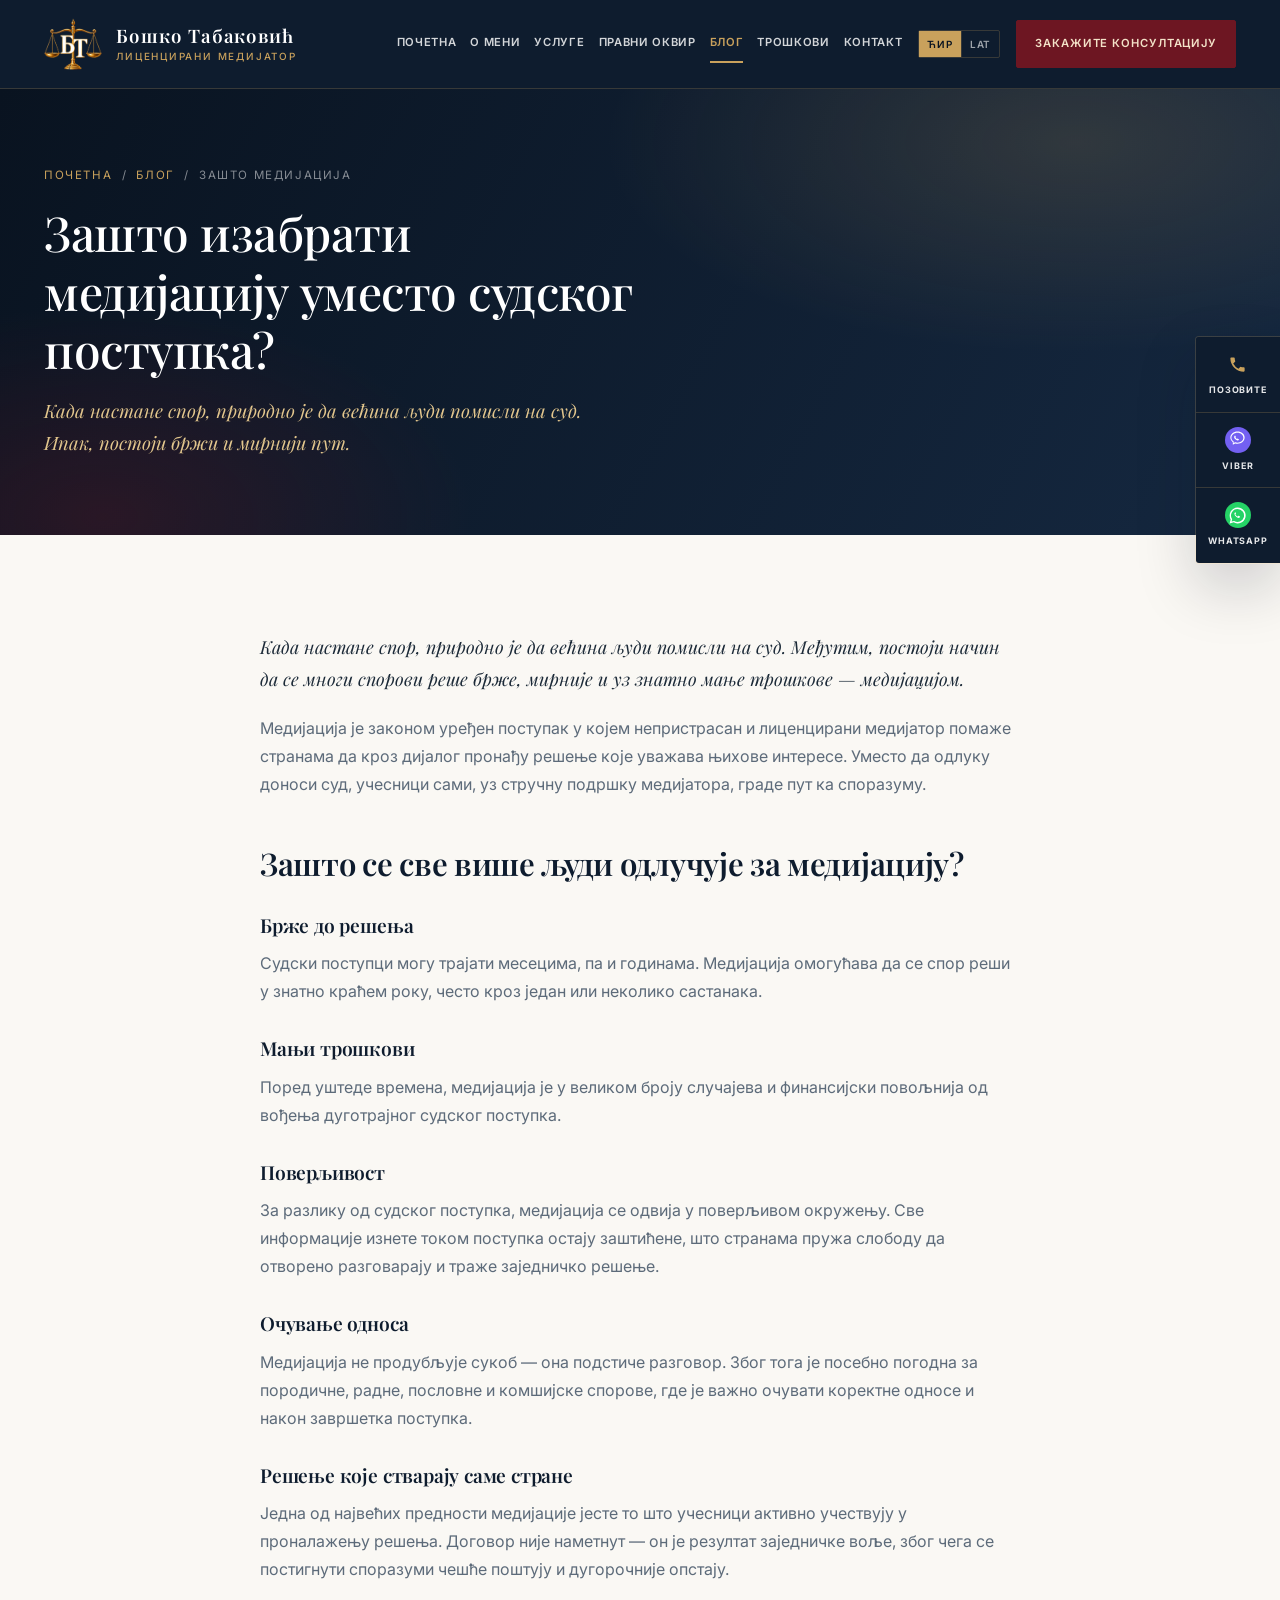
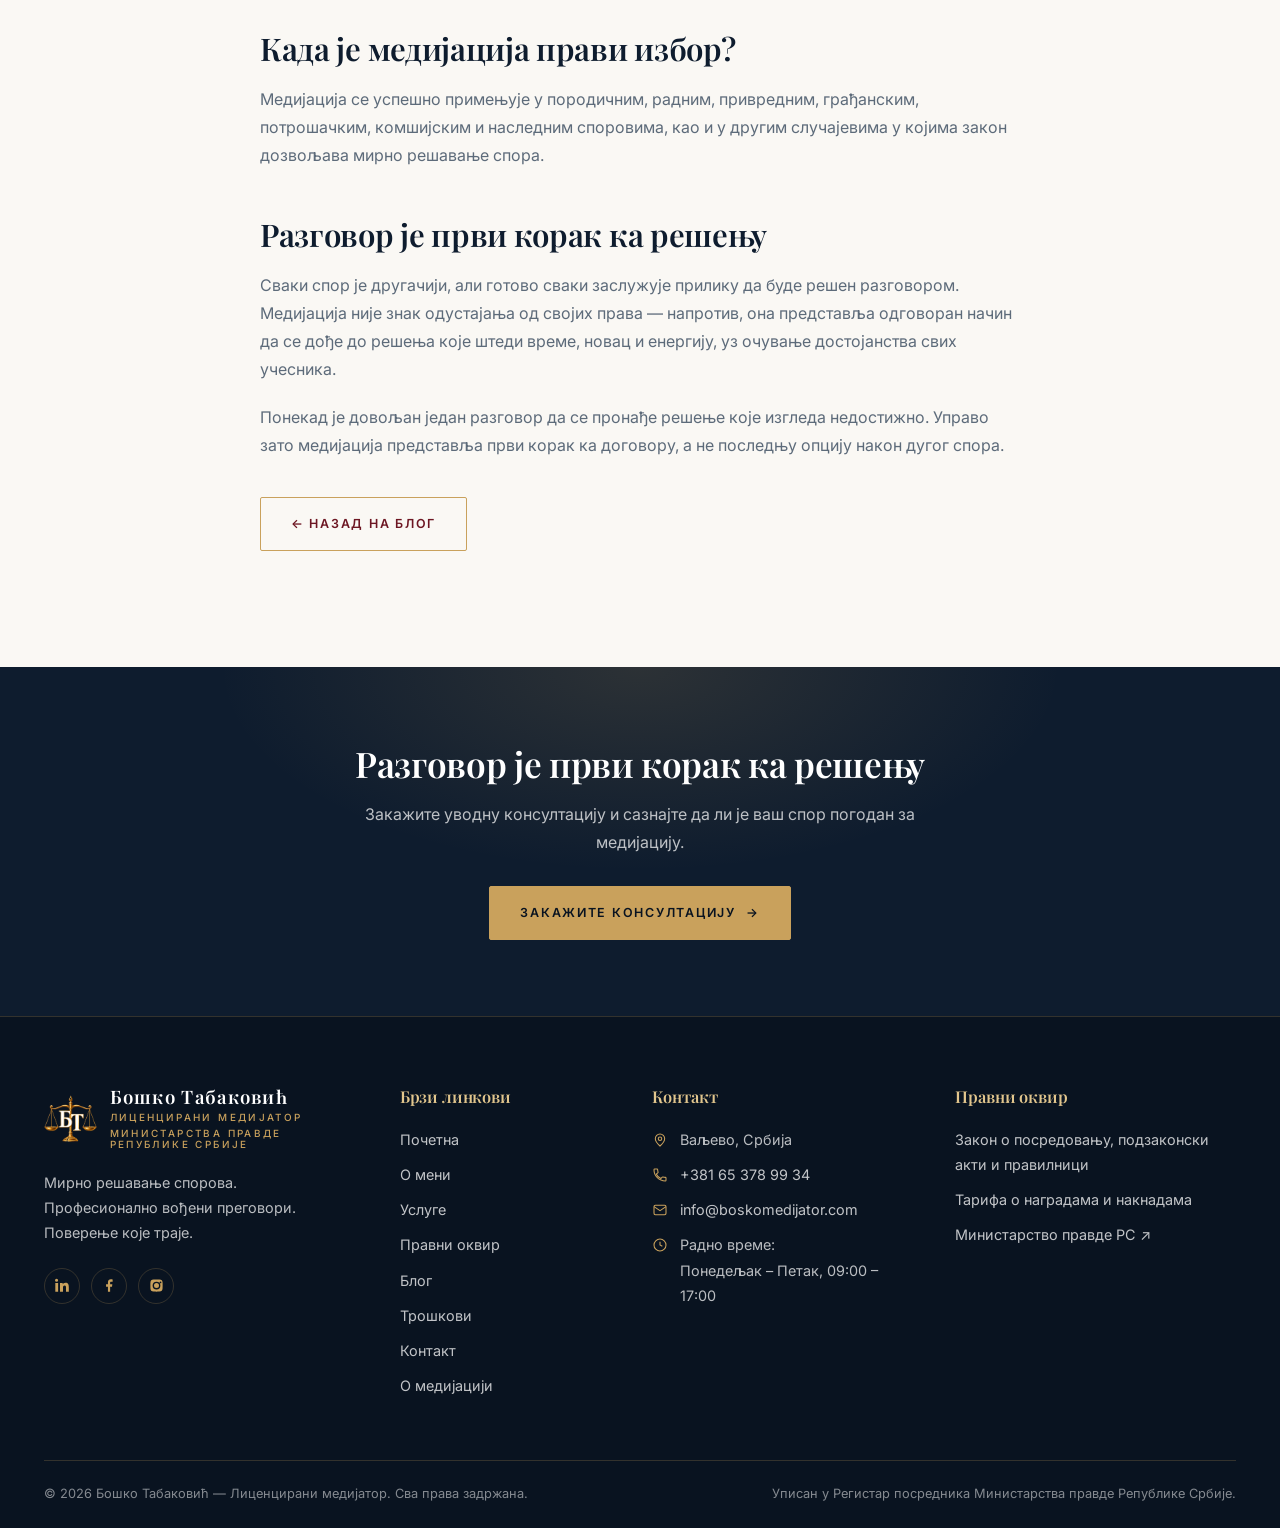
==== commit 7b5e30a7: "fix job title" ====
--- a/blog-zasto-medijacija.html
+++ b/blog-zasto-medijacija.html
@@ -44,8 +44,6 @@
           <span class="brand-text">
             <span class="brand-name">Бошко Табаковић</span>
             <span class="brand-role">Лиценцирани медијатор</span>
-            <span class="brand-role">Министарства правде</span>
-            <span class="brand-role">Републике Србије</span>
           </span>
         </a>
         <button
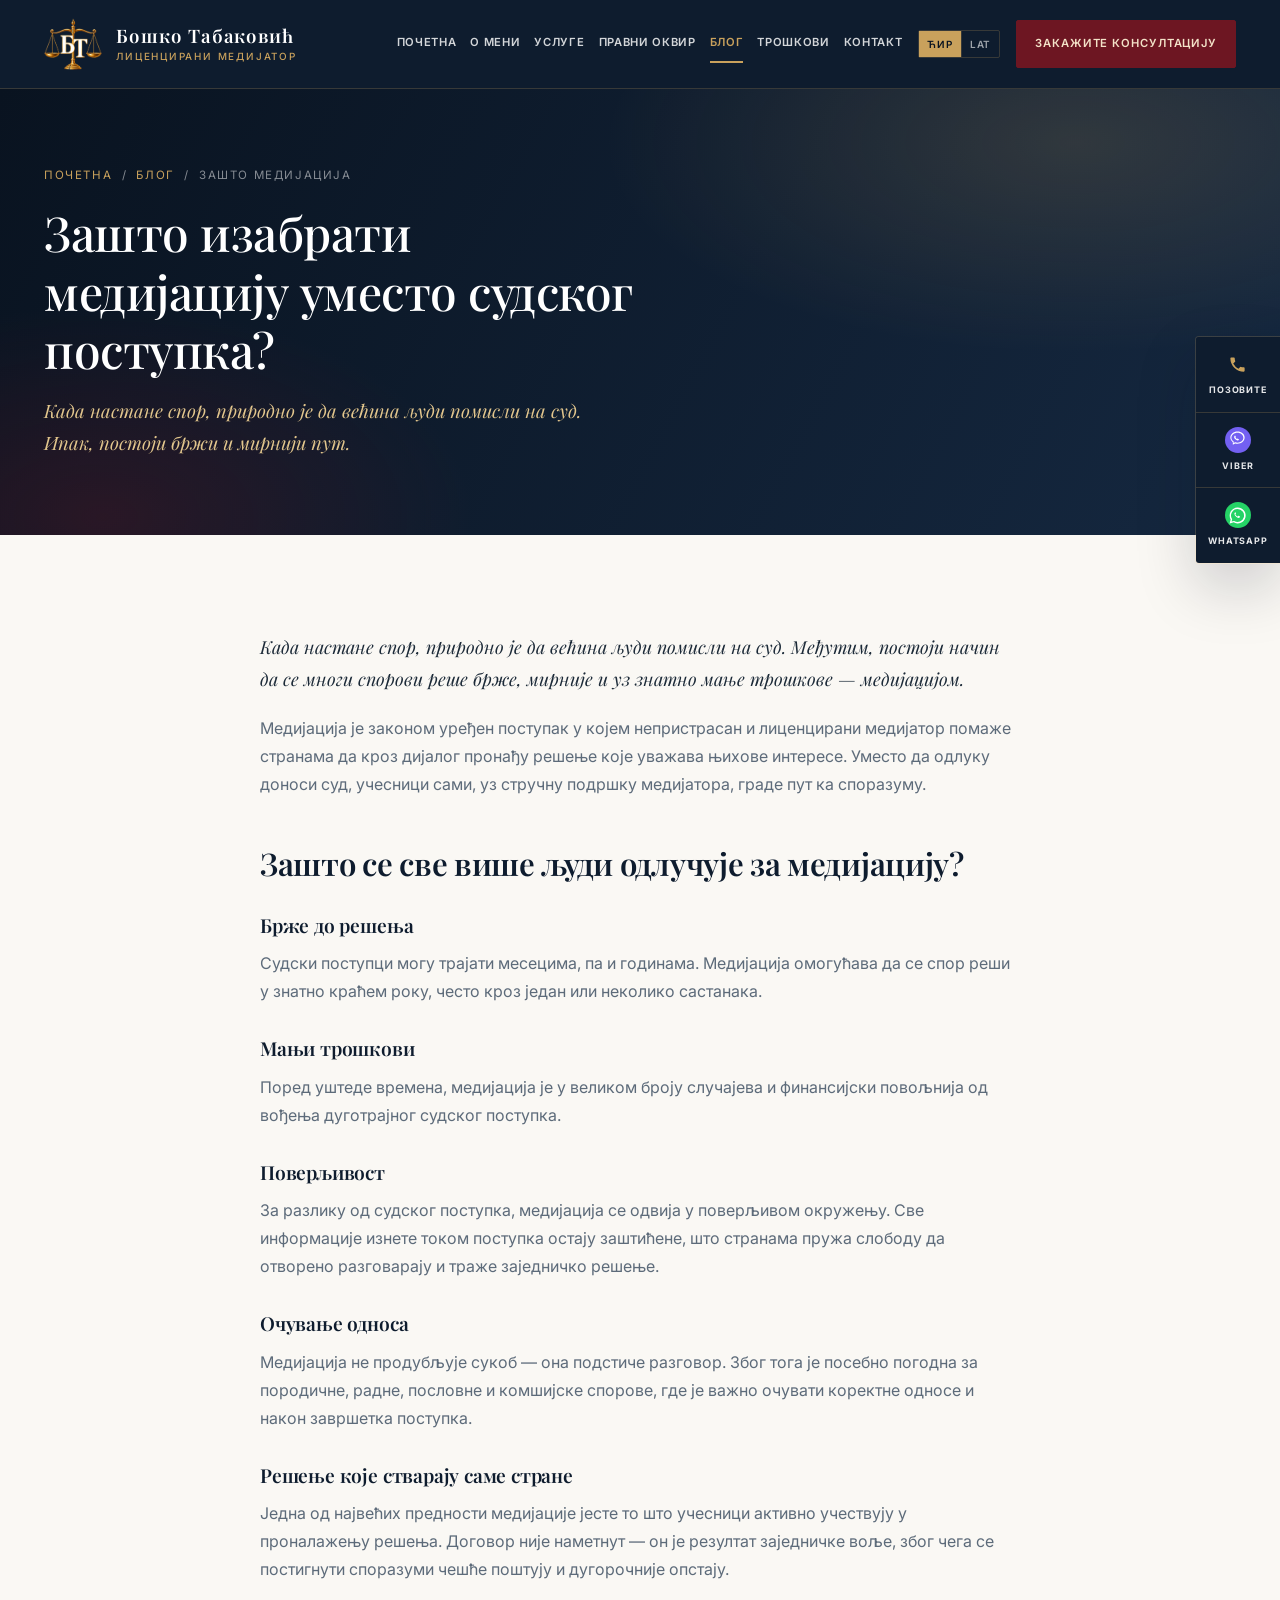
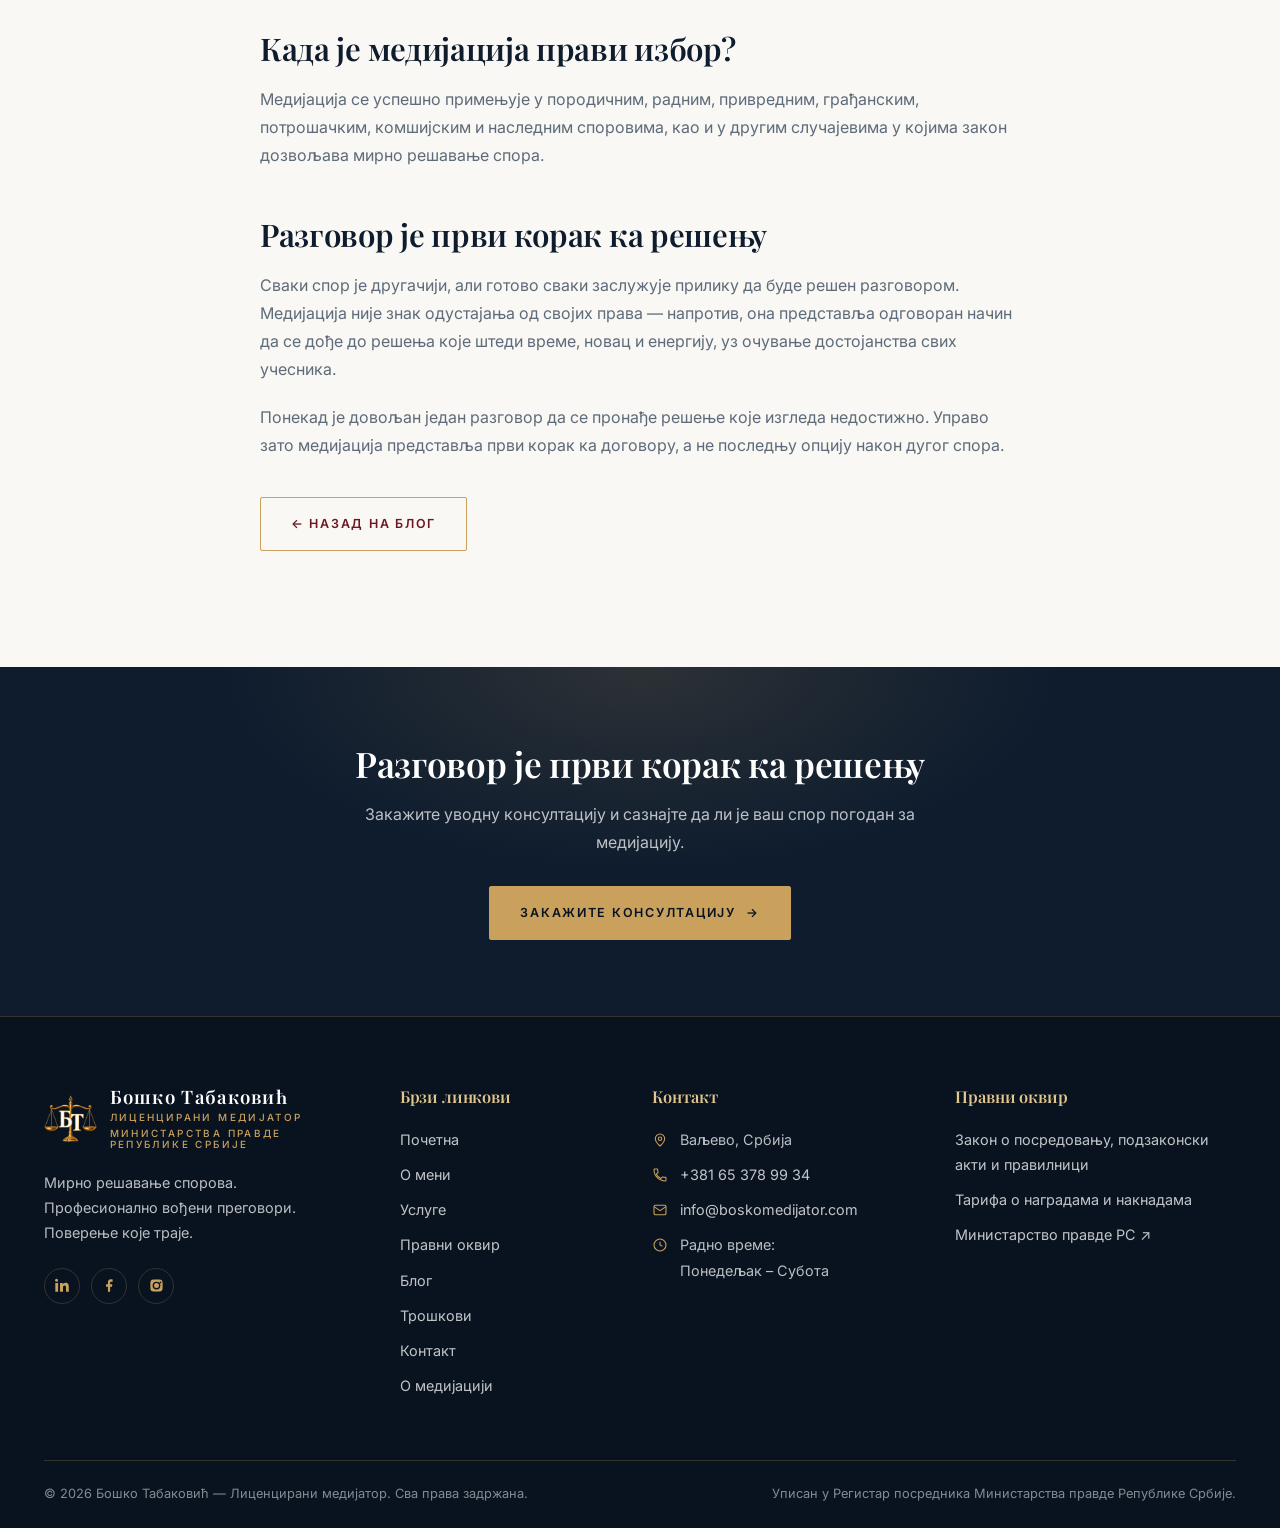
==== commit f6e76c0f: "fix working hours" ====
--- a/blog-zasto-medijacija.html
+++ b/blog-zasto-medijacija.html
@@ -304,7 +304,7 @@
                 <svg viewBox="0 0 24 24">
                   <circle cx="12" cy="12" r="9" />
                   <path d="M12 7v5l3.5 2" /></svg
-                ><span>Радно време:<br />Понедељак – Петак, 09:00 – 17:00</span>
+                ><span>Радно време:<br />Понедељак – Субота</span>
               </li>
             </ul>
           </div>
